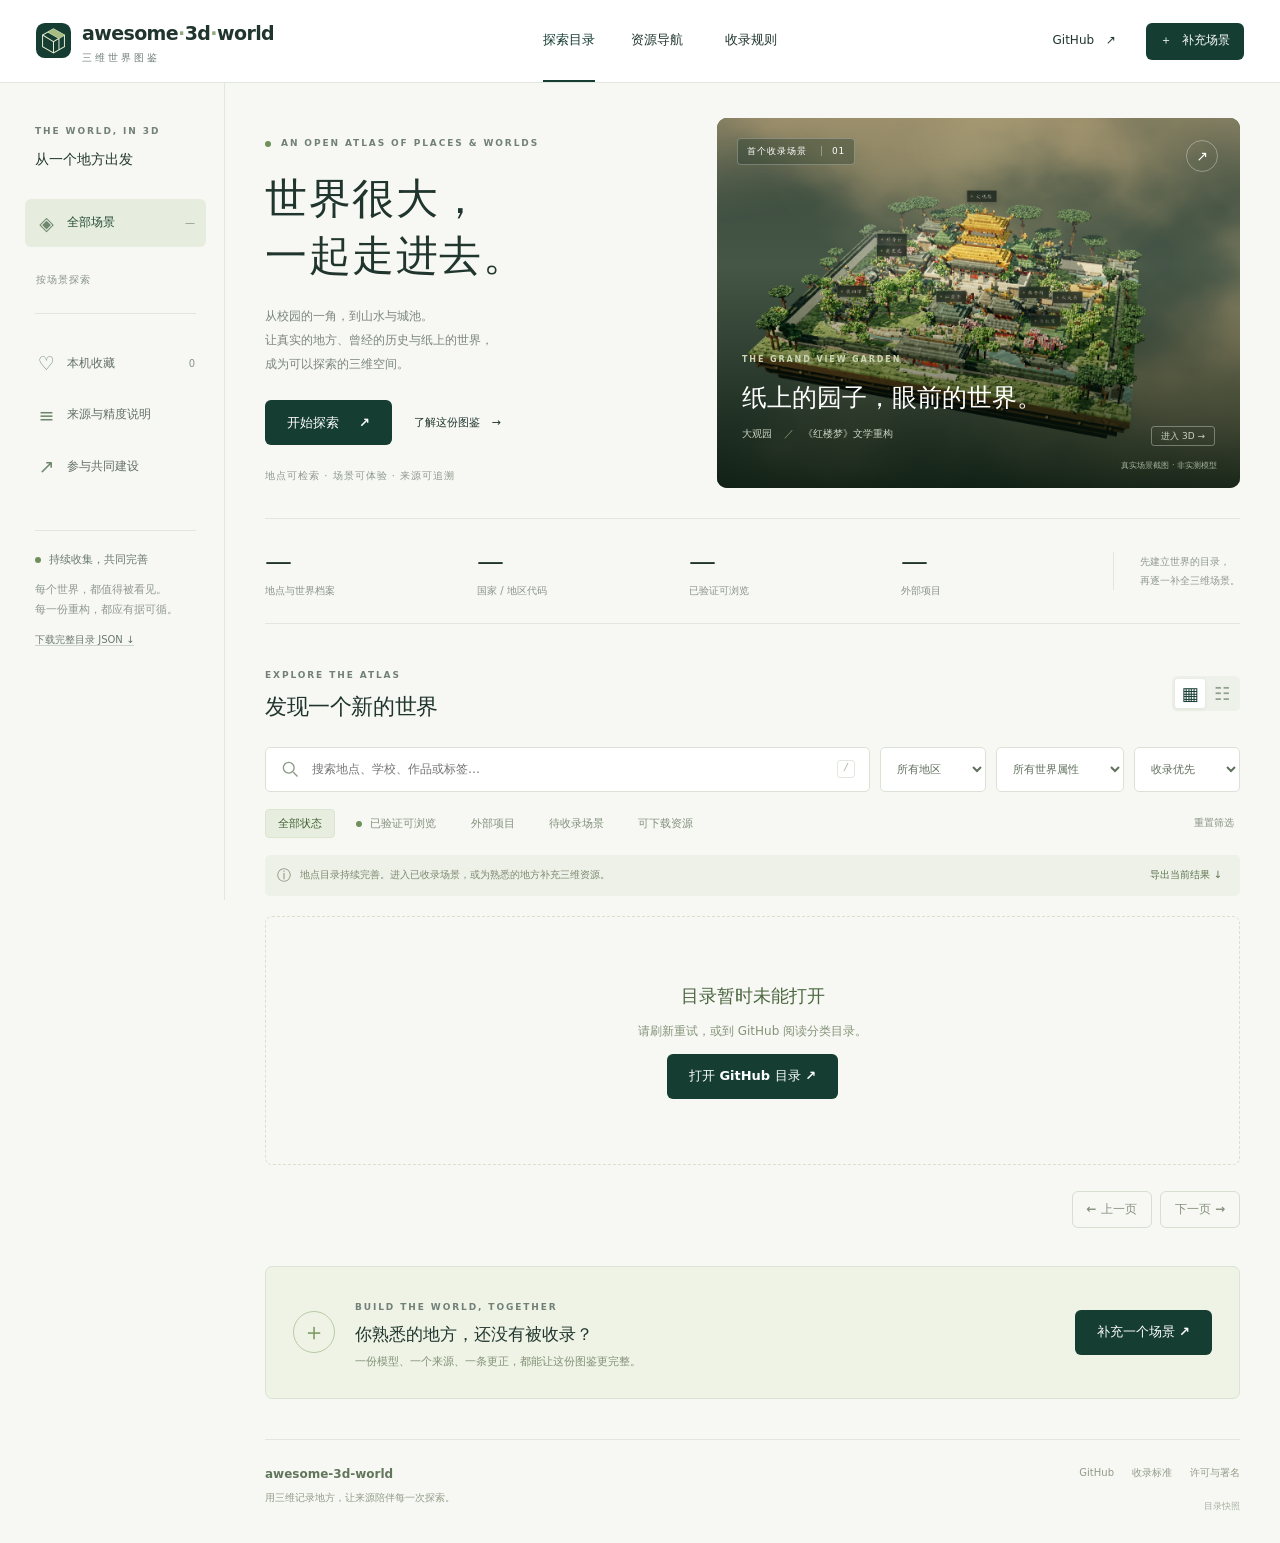
==== site/index.html @ f1ed0d3e "Build source-grounded 3D world atlas with catalog and Daguanyuan scene" ====
<!doctype html>
<html lang="zh-CN">
<head>
  <meta charset="utf-8"><meta name="viewport" content="width=device-width,initial-scale=1">
  <meta name="description" content="从大学校园、自然景区到历史复原与文学空间。探索三维地点，查看来源与精度，下载场景，共同补全世界。">
  <meta name="theme-color" content="#153d32"><title>Awesome 3D World · 三维世界图鉴</title>
  <link rel="icon" href="assets/mark.svg"><link rel="stylesheet" href="assets/style.css">
  <script src="assets/app.js" defer></script>
</head>
<body>
<a class="skip" href="#catalog">跳到场景目录</a>
<header class="topbar">
  <a class="brand" href="./"><img src="assets/mark.svg" alt="" width="35" height="35"><span>awesome<span class="brand-light">·</span>3d<span class="brand-light">·</span>world<small>三维世界图鉴</small></span></a>
  <nav aria-label="主导航"><a href="#catalog" class="active">探索目录</a><button data-open="hubs-dialog">资源导航</button><button data-open="rules-dialog">收录规则</button></nav>
  <a class="github-link" href="https://github.com/Enkoic/awesome-3d-world" target="_blank" rel="noopener noreferrer">GitHub <span aria-hidden="true">↗</span></a>
  <button class="button primary small" data-open="contribute-dialog"><span aria-hidden="true">＋</span> 补充场景</button>
</header>
<div class="shell">
<aside class="sidebar">
  <div class="sidebar-top"><span class="eyebrow">THE WORLD, IN 3D</span><h2>从一个地方出发</h2></div>
  <button class="side-item selected" data-category="all"><span class="nav-symbol">◈</span><span>全部场景</span><b data-count="all">—</b></button>
  <p class="side-label">按场景探索</p>
  <div id="category-nav"></div>
  <div class="side-divider"></div>
  <button class="side-item" id="saved-filter"><span class="nav-symbol">♡</span><span>本机收藏</span><b id="saved-count">0</b></button>
  <button class="side-item" data-open="rules-dialog"><span class="nav-symbol">≡</span><span>来源与精度说明</span></button>
  <a class="side-item" href="https://github.com/Enkoic/awesome-3d-world/blob/main/CONTRIBUTING.md" target="_blank" rel="noopener noreferrer"><span class="nav-symbol">↗</span><span>参与共同建设</span></a>
  <div class="side-note"><span class="live-dot"></span> 持续收集，共同完善<p>每个世界，都值得被看见。<br>每一份重构，都应有据可循。</p><a href="data/catalog.json" download="awesome-3d-world-catalog.json">下载完整目录 JSON ↓</a></div>
</aside>
<main id="main">
  <section class="hero" aria-label="三维世界图鉴介绍">
    <div class="hero-copy"><div class="eyebrow"><span class="live-dot"></span> AN OPEN ATLAS OF PLACES & WORLDS</div><h1>世界很大，<br>一起走进去。</h1><p>从校园的一角，到山水与城池。<br>让真实的地方、曾经的历史与纸上的世界，<br>成为可以探索的三维空间。</p><div class="hero-buttons"><a class="button primary" href="#catalog">开始探索 <span>↗</span></a><button class="text-button" data-open="rules-dialog">了解这份图鉴 <span>→</span></button></div><div class="hero-foot">地点可检索 · 场景可体验 · 来源可追溯</div></div>
    <a class="hero-scene" href="viewer.html?id=daguanyuan" aria-label="浏览大观园三维场景"><img src="assets/daguanyuan.webp" alt="大观园体素场景实际运行截图" fetchpriority="high"><div class="hero-shade"></div><span class="featured-tag">首个收录场景 <span>01</span></span><span class="scene-play" aria-hidden="true">↗</span><div class="hero-caption"><span class="eyebrow">THE GRAND VIEW GARDEN</span><strong>纸上的园子，眼前的世界。</strong><div>大观园 <i>／</i>《红楼梦》文学重构 <span class="mini-pill">进入 3D →</span></div></div><span class="image-note">真实场景截图 · 非实测模型</span></a>
  </section>
  <section class="metrics" aria-label="资源库统计"><div><strong id="metric-total">—</strong><span>地点与世界档案</span></div><div><strong id="metric-countries">—</strong><span>国家 / 地区代码</span></div><div><strong id="metric-ready">—</strong><span>已验证可浏览</span></div><div><strong id="metric-external">—</strong><span>外部项目</span></div><p>先建立世界的目录，<br>再逐一补全三维场景。</p></section>
  <section class="catalog-section" id="catalog">
    <div class="section-heading"><div><span class="eyebrow">EXPLORE THE ATLAS</span><h2 id="category-title">发现一个新的世界<span class="counter" id="result-count"></span></h2></div><div class="view-switch" role="group" aria-label="目录布局"><button id="grid-view" class="selected" aria-label="卡片视图" aria-pressed="true">▦</button><button id="list-view" aria-label="列表视图" aria-pressed="false">☷</button></div></div>
    <div class="toolbar"><label class="search-box"><svg viewBox="0 0 24 24" width="20" fill="none" stroke="currentColor" stroke-width="1.6" aria-hidden="true"><circle cx="10.5" cy="10.5" r="6.5"/><path d="m16 16 5 5"/></svg><input id="search" type="search" placeholder="搜索地点、学校、作品或标签…" aria-label="搜索目录"><kbd>/</kbd></label><select id="region-filter" aria-label="地区筛选"><option value="all">所有地区</option><option value="CN">中国</option><option value="international">海外地点</option><option value="fictional">虚构空间</option></select><select id="world-filter" aria-label="世界属性"><option value="all">所有世界属性</option><option value="real">现实地点</option><option value="historical">历史复原</option><option value="fictional">架空世界</option></select><select id="sort" aria-label="排序"><option value="recommended">收录优先</option><option value="name">名称排序</option><option value="newest">最近加入</option></select></div>
    <div class="status-row" role="group" aria-label="资源状态"><button class="chip selected" data-status="all">全部状态</button><button class="chip" data-status="ready"><span class="live-dot"></span> 已验证可浏览</button><button class="chip" data-status="external">外部项目</button><button class="chip" data-status="planned">待收录场景</button><button class="chip" data-status="download">可下载资源</button><button id="reset" class="reset">重置筛选</button></div>
    <div class="catalog-note"><span>ⓘ</span><p>地点目录持续完善。进入已收录场景，或为熟悉的地方补充三维资源。</p><button id="export-results">导出当前结果 ↓</button></div>
    <div id="catalog-grid" class="catalog-grid" aria-live="polite"><div class="loading">正在打开世界图鉴…</div></div>
    <div class="pagination"><span id="page-info"></span><div><button class="button ghost small" id="prev-page">← 上一页</button><button class="button ghost small" id="next-page">下一页 →</button></div></div>
  </section>
  <section class="contribute-banner"><div class="contribute-icon" aria-hidden="true">＋</div><div><span class="eyebrow">BUILD THE WORLD, TOGETHER</span><h2>你熟悉的地方，还没有被收录？</h2><p>一份模型、一个来源、一条更正，都能让这份图鉴更完整。</p></div><button class="button primary" data-open="contribute-dialog">补充一个场景 ↗</button></section>
  <footer><div><b>awesome-3d-world</b><p>用三维记录地方，让来源陪伴每一次探索。</p></div><div><a href="https://github.com/Enkoic/awesome-3d-world" target="_blank" rel="noopener noreferrer">GitHub</a><button data-open="rules-dialog">收录标准</button><a href="https://github.com/Enkoic/awesome-3d-world/blob/main/docs/LICENSING.md" target="_blank" rel="noopener noreferrer">许可与署名</a><small id="snapshot-date">目录快照</small></div></footer>
</main>
</div>
<dialog id="detail-dialog" aria-labelledby="detail-title"><button class="dialog-close" aria-label="关闭详情">×</button><div id="detail-content"></div></dialog>
<dialog id="rules-dialog" aria-labelledby="rules-title"><button class="dialog-close" aria-label="关闭规则">×</button><div class="dialog-body"><span class="eyebrow">CURATION PRINCIPLES</span><h2 id="rules-title">六类场景，一份世界图鉴。</h2><p class="lead">六类空间，一套可核验的收录标准。</p><div class="rule-grid"><article><b>01 / 场景有身份</b><p>校园、景区、城市街区、地标、历史复原与架空世界。每条只有一个主分类，其他属性使用标签。</p></article><article><b>02 / 知名度有依据</b><p>记录官方名录、学校官网或作品出处；不编造人气分数，也欢迎有特色的区域地点和原创世界。</p></article><article><b>03 / 来源与精度分开</b><p>记录实测、摄影测量、地图建模和艺术重构等来源。视觉表现与几何精度分别说明，只展示有依据的信息。</p></article><article><b>04 / 状态如实说明</b><p>目录、外部项目、可浏览场景分别计数。HTML、GLB、点云和工程分别标注，资源许可按原来源记录。</p></article></div><div class="notice">首批世界遗产目录来自 UNESCO World Heritage Centre。每条档案链接原始资料，社区通过 GitHub 持续补充三维资源。</div><div class="dialog-actions"><a class="button primary" href="https://github.com/Enkoic/awesome-3d-world/blob/main/docs/SCOPE.md" target="_blank" rel="noopener noreferrer">完整收录约束 ↗</a><a class="button ghost" href="https://github.com/Enkoic/awesome-3d-world/blob/main/docs/QUALITY.md" target="_blank" rel="noopener noreferrer">来源与精度标准 ↗</a></div></div></dialog>
<dialog id="hubs-dialog" aria-labelledby="hubs-title"><button class="dialog-close" aria-label="关闭资源导航">×</button><div class="dialog-body"><span class="eyebrow">RESOURCE DIRECTORY</span><h2 id="hubs-title">寻找三维世界的起点</h2><p class="lead">开放数据、模型合集与构建工具。使用前请核对上游资源及许可。</p><div id="hubs-list" class="hubs-list"></div></div></dialog>
<dialog id="contribute-dialog" aria-labelledby="contribute-title"><button class="dialog-close" aria-label="关闭补充表单">×</button><div class="dialog-body"><span class="eyebrow">CONTRIBUTE A PLACE</span><h2 id="contribute-title">一起补全这个世界</h2><p class="lead">有完整场景，也可以只有一个值得收录的地点。</p><form id="contribution-form"><div class="form-grid"><label>场景名称 <span>*</span><input name="name" required maxlength="100" placeholder="例如：复旦大学邯郸校区"></label><label>主分类<select name="category" id="contribution-category"></select></label><label>世界属性<select name="world"><option value="real">现实地点</option><option value="historical">历史复原</option><option value="fictional">架空与文学世界</option></select></label><label>地点 / 作品<input name="location" required maxlength="180" placeholder="城市、校区或作品名"></label></div><label>来源链接 <span>*</span><input name="source" type="url" required placeholder="https://…" maxlength="1000"></label><label>浏览或下载链接<input name="resource" type="url" placeholder="https://…（暂无模型可留空）" maxlength="1000"></label><label>作者与许可（选填）<input name="license" maxlength="300" placeholder="作者、许可证或源项目链接"></label><label>覆盖范围、重建方法与局限 <span>*</span><textarea name="notes" rows="4" required maxlength="3000" placeholder="包括哪些建筑或区域？依据什么重建？哪些尺寸或布局是推定？"></textarea></label><p class="form-note">下一步会打开 GitHub Issue 草稿，由你登录并确认提交。贡献经维护者核验后进入目录；此页面不会自动发布内容。</p><div class="dialog-actions"><button class="button primary" type="submit">生成 GitHub 投稿草稿 ↗</button><button class="button ghost" type="button" id="download-draft">下载投稿 JSON ↓</button></div><p id="form-status" role="status"></p></form></div></dialog>
<div id="toast" role="status" aria-live="polite"></div>
<noscript><p class="noscript">开启 JavaScript 可使用搜索和筛选。也可直接阅读 <a href="https://github.com/Enkoic/awesome-3d-world/tree/main/catalog">GitHub 分类目录</a>。</p></noscript>
</body></html>
---- site/assets/style.css ----
:root{--ink:#20352d;--green:#153d32;--muted:#728079;--paper:#f7f8f4;--line:#e1e7de;--sage:#eaf0e4;--serif:"Songti SC","STSong","Noto Serif CJK SC",serif;--sans:Inter,"PingFang SC","Microsoft YaHei",system-ui,sans-serif}*{box-sizing:border-box}html{scroll-behavior:smooth;scroll-padding-top:95px}body{margin:0;background:var(--paper);color:var(--ink);font:14px/1.6 var(--sans);-webkit-font-smoothing:antialiased}button,input,select,textarea{font:inherit}button,a{-webkit-tap-highlight-color:transparent}button{cursor:pointer;color:inherit}a{color:inherit;text-decoration:none}button{border:0;background:none}button:disabled{opacity:.4;cursor:default}button:focus-visible,a:focus-visible{outline:2px solid #6b9665;outline-offset:4px}input:focus,select:focus,textarea:focus{outline:2px solid #91ab7b;outline-offset:2px}::selection{background:#d1dfc3}svg,img{display:block}.topbar{height:83px;background:#fff;border-bottom:1px solid var(--line);display:flex;align-items:center;gap:30px;padding:0 36px;position:sticky;top:0;z-index:20}.brand{display:flex;align-items:center;gap:11px;letter-spacing:-.6px;font-size:19px;font-weight:700;white-space:nowrap}.brand small{display:block;letter-spacing:3px;font-size:10px;font-weight:400;color:var(--muted);line-height:1.2;margin-top:3px}.brand-light{color:#91ab7b}.topbar nav{display:flex;gap:30px;margin:auto;font-size:13px;height:100%;align-items:center}.topbar nav a,.topbar nav button{height:100%;display:flex;align-items:center;border-bottom:2px solid transparent;white-space:nowrap}.topbar nav .active{color:var(--green);border-color:var(--green)}.github-link{font-size:12px;white-space:nowrap}.github-link span{padding-left:8px}.button{display:inline-flex;align-items:center;justify-content:center;gap:20px;min-height:45px;border-radius:6px;padding:10px 22px;font-weight:550;font-size:13px;transition:background .2s,transform .2s;white-space:nowrap}.button:hover{transform:translateY(-1px)}.primary{background:var(--green);color:#fff}.primary:hover{background:#285344}.ghost{border:1px solid #d7dfd1;background:transparent}.ghost:hover{background:var(--sage)}.small{min-height:37px;padding:7px 14px;gap:10px;font-size:12px}.shell{display:grid;grid-template-columns:225px minmax(0,1fr);max-width:1800px;margin:auto}.sidebar{padding:35px 18px 20px 25px;border-right:1px solid var(--line);height:calc(100vh - 83px);position:sticky;top:83px;overflow-y:auto}.sidebar-top{padding:0 10px 25px}.eyebrow{font-size:9px;letter-spacing:1.9px;color:var(--muted);font-weight:600}.sidebar h2{font-size:14px;font-weight:550;margin:8px 0 0}.side-label{font-size:10px;color:#89938c;margin:25px 0 10px 11px;letter-spacing:1px}.side-item{width:100%;display:flex;align-items:center;gap:10px;text-align:left;min-height:44px;padding:9px 11px;border-radius:6px;font-size:12px;margin:3px 0;color:#626f66}.side-item span:nth-child(2){flex:1;white-space:nowrap}.side-item b{font:10px var(--sans);color:#8b958c}.side-item.selected{background:#e6eddf;color:#254c37}.side-item:hover{background:#edf1e9}.nav-symbol{font-size:19px;width:21px;text-align:center;color:#6f876d}.side-divider{height:1px;background:var(--line);margin:25px 10px}.side-note{font-size:11px;margin:40px 10px 15px;padding-top:20px;border-top:1px solid var(--line);color:#6a796e}.side-note p{font-size:11px;color:#90998f;line-height:1.8}.side-note a{font-size:10px;border-bottom:1px solid #cbd5c6}.live-dot{display:inline-block;width:6px;height:6px;background:#70905b;border-radius:50%;margin-right:5px;vertical-align:middle}main{padding:35px 40px 0;min-width:0}.hero{display:grid;grid-template-columns:.9fr 1.1fr;min-height:370px;gap:24px}.hero-copy{padding:18px 0 0}.hero h1{font:500 clamp(35px,3.3vw,52px)/1.35 var(--serif);letter-spacing:1.5px;margin:20px 0}.hero-copy>p{color:#7b867d;font-size:12px;line-height:2}.hero-buttons{display:flex;align-items:center;gap:22px;margin:24px 0 23px}.text-button{font-size:11px;padding:0}.text-button span{margin-left:8px}.hero-foot{font-size:10px;color:#8e998d;letter-spacing:1px}.hero-scene{position:relative;border-radius:10px;overflow:hidden;min-height:370px;background:#1c3528;color:white;isolation:isolate}.hero-scene>img{width:100%;height:100%;position:absolute;object-fit:cover;object-position:58% 40%;transition:transform 1s}.hero-scene:hover>img{transform:scale(1.04)}.hero-shade{position:absolute;inset:0;background:linear-gradient(180deg,rgba(5,20,12,.22),transparent 40%,rgba(8,24,14,.88))}.featured-tag{position:absolute;top:20px;left:20px;border:1px solid #ffffff44;background:#18332555;border-radius:4px;padding:5px 9px;font-size:9px;letter-spacing:1px;backdrop-filter:blur(8px)}.featured-tag span{border-left:1px solid #ffffff55;margin-left:10px;padding-left:10px}.scene-play{position:absolute;right:22px;top:22px;width:32px;height:32px;border:1px solid #ffffff55;border-radius:50%;text-align:center;line-height:30px}.hero-caption{position:absolute;bottom:42px;left:25px;right:25px}.hero-caption .eyebrow{color:#c9d6b6;font-size:8px}.hero-caption strong{display:block;font:25px var(--serif);margin:12px 0}.hero-caption>div{font-size:10px;color:#cad2c1}.hero-caption i{font-style:normal;margin:0 9px;color:#8eaa83}.mini-pill{float:right;border:1px solid #ffffff55;padding:2px 9px;border-radius:3px;font-size:9px}.image-note{position:absolute;bottom:15px;right:23px;font-size:8px;color:#a1b29a}.metrics{display:flex;align-items:center;justify-content:space-between;margin:30px 0 38px;padding:24px 0;border-top:1px solid var(--line);border-bottom:1px solid var(--line);gap:15px}.metrics>div{display:flex;flex-direction:column;min-width:100px}.metrics strong{font-size:27px;font-weight:500;font-variant-numeric:tabular-nums;line-height:1.3;letter-spacing:-.7px}.metrics span{font-size:10px;color:#8a948a;margin-top:5px}.metrics p{font-size:10px;color:#8f998e;border-left:1px solid var(--line);padding-left:26px;margin:0;line-height:1.9}.section-heading{display:flex;justify-content:space-between;align-items:center;margin-bottom:22px}.section-heading h2{font-size:22px;font-weight:550;margin:5px 0 0;letter-spacing:-.4px}.counter{font:11px var(--sans);margin-left:12px;color:#96a18f}.view-switch{display:flex;gap:2px;background:#eef1e9;padding:3px;border-radius:5px}.view-switch button{width:30px;height:29px;font-size:18px;color:#93a08f;border-radius:3px}.view-switch .selected{background:white;color:var(--green);box-shadow:0 1px 4px #23432b13}.toolbar{display:flex;gap:10px;flex-wrap:wrap}.search-box{flex:1;min-width:220px;display:flex;gap:10px;align-items:center;border:1px solid #dbe2d5;background:#fff;padding:0 14px;min-height:45px;border-radius:5px}.search-box svg{color:#8a9983}.search-box input{border:0;background:transparent;outline:none;min-width:0;flex:1;font-size:12px}.search-box kbd{border:1px solid #e3e8df;border-radius:3px;padding:0 5px;color:#aab2a5;font-size:10px}.toolbar select{border:1px solid #dbe2d5;background:#fff;padding:0 28px 0 12px;color:#60705d;border-radius:5px;font-size:11px;max-width:170px;min-height:43px}.status-row{display:flex;gap:8px;align-items:center;flex-wrap:wrap;margin:17px 0}.chip{padding:5px 12px;border:1px solid transparent;border-radius:4px;font-size:11px;color:#83907c;white-space:nowrap}.chip:hover{background:var(--sage)}.chip.selected{background:#e8eedf;color:#416235;border-color:#dce5d0}.reset{font-size:10px;color:#86927f;margin-left:auto}.catalog-note{display:flex;align-items:center;gap:9px;background:#edf1e7;padding:9px 12px;border-radius:5px;margin-bottom:20px;color:#7d8a71}.catalog-note>span{font-size:14px}.catalog-note p{font-size:10px;margin:0;flex:1}.catalog-note button{font-size:10px;white-space:nowrap;color:#5e7450}.catalog-grid{display:grid;grid-template-columns:repeat(3,minmax(0,1fr));gap:15px}.card{min-width:0;position:relative;border:1px solid #dfe5d8;background:#fff;border-radius:7px;overflow:hidden;transition:box-shadow .2s,transform .2s}.card:hover{transform:translateY(-2px);box-shadow:0 8px 22px #263c2010}.card-main{display:block;text-align:left;width:100%;padding:0;cursor:pointer}.card-art{height:112px;position:relative;overflow:hidden;background:#eff2e9;color:#91a37e;display:flex;justify-content:center;align-items:center}.card-art::after{content:"";position:absolute;inset:0;background-image:radial-gradient(#89997a22 .8px,transparent .8px);background-size:13px 13px;pointer-events:none}.card-art svg{width:145px;height:96px;opacity:.75;transition:transform .3s}.card:hover .card-art svg{transform:translateY(-3px)}.card-art img{width:100%;height:100%;object-fit:cover}.art-campus{background:#edf0e8;color:#9aa88e}.art-urban{background:#eee9de;color:#b7a582}.art-landmark{background:#e7edf0;color:#8eabb4}.art-historical{background:#f1e8db;color:#b49b73}.art-fictional{background:#e8eae8;color:#7b9891}.art-label{position:absolute;bottom:7px;right:10px;font-size:7px;letter-spacing:1px;opacity:.7}.card-index{position:absolute;top:10px;left:12px;font:8px monospace;letter-spacing:1px;opacity:.65}.favorite{position:absolute;right:9px;top:9px;z-index:2;width:26px;height:26px;line-height:24px;background:#ffffffb8;border:1px solid #ffffffb8;border-radius:50%;font-size:17px;color:#73836b;display:flex;align-items:center;justify-content:center}.favorite.saved{color:#245a37;background:#edf6df}.card-info{padding:15px 16px 13px}.card-category{font-size:8px;color:#a0aa97;letter-spacing:.6px}.card h3{font-weight:550;font-size:14px;line-height:1.55;margin:5px 0;display:-webkit-box;-webkit-line-clamp:2;-webkit-box-orient:vertical;overflow:hidden;min-height:43px}.card-location{font-size:10px;color:#8d9786;white-space:nowrap;text-overflow:ellipsis;overflow:hidden;margin:0 0 15px}.card-bottom{display:flex;justify-content:space-between;align-items:center;padding-top:10px;border-top:1px solid #eff1e9;gap:5px}.badge{font-size:9px;border:1px solid #e5e9e0;background:#f6f8f2;border-radius:4px;padding:2px 7px;color:#9ca48f;white-space:nowrap}.badge-ready{color:#507d43;background:#edf4e8;border-color:#dce9d3}.badge-external{color:#9c8353;background:#faf5ea;border-color:#eee4cf}.card-arrow{font-size:10px;color:#819276}.catalog-grid.list{display:flex;flex-direction:column;gap:7px}.list .card-main{display:flex;align-items:center}.list .card-art{width:115px;min-width:115px;height:110px}.list .card-art svg{width:105px}.list .card-info{flex:1;display:grid;grid-template-columns:1.2fr 1fr auto;gap:0 20px;align-items:center;padding:14px 22px}.list .card-category{grid-column:1}.list .card h3{grid-column:1;margin:0;min-height:0}.list .card-location{grid-column:2;grid-row:1/4;margin:0}.list .card-bottom{grid-column:3;grid-row:1/4;border:0;padding:0;margin-right:20px;gap:15px}.list .favorite{top:43px}.list .card-index{display:none}.pagination{display:flex;justify-content:space-between;align-items:center;margin:26px 0 38px;font-size:11px;color:#87917e}.pagination>div{display:flex;gap:8px}.empty,.loading{grid-column:1/-1;padding:65px 25px;text-align:center;border:1px dashed #d8e1ce;border-radius:7px;color:#859478}.empty h3{font-size:18px;color:#4c6740;font-weight:500;margin:0 0 8px}.empty p{font-size:12px}.contribute-banner{display:flex;align-items:center;gap:20px;padding:27px;border:1px solid #dbe3d2;border-radius:7px;background:#eef3e6;margin:25px 0 40px}.contribute-icon{width:42px;height:42px;border:1px solid #b8cba6;border-radius:50%;font-size:24px;display:grid;place-items:center;color:#7d9a63}.contribute-banner h2{font-size:17px;font-weight:550;margin:5px 0}.contribute-banner p{font-size:11px;color:#839176;margin:0}.contribute-banner .button{margin-left:auto}footer{padding:25px 0 30px;border-top:1px solid var(--line);display:flex;justify-content:space-between;font-size:10px;color:#929b88;gap:20px}footer b{font-size:12px;color:#62765b}footer p{margin:6px 0}footer>div:last-child{display:flex;align-items:center;gap:18px;flex-wrap:wrap;justify-content:flex-end}footer button{padding:0;font-size:10px}footer small{flex-basis:100%;text-align:right;color:#a6af9e;font-size:9px}dialog{padding:0;border:1px solid #dee5d4;border-radius:12px;width:min(830px,calc(100vw - 32px));max-height:88vh;color:var(--ink);background:var(--paper);box-shadow:0 30px 90px #051f1740}dialog::backdrop{background:#10271f99;backdrop-filter:blur(5px)}.dialog-close{position:sticky;top:14px;float:right;margin:14px 14px -46px 0;z-index:4;width:32px;height:32px;display:grid;place-items:center;background:#fffffff0;border:1px solid #dfe5d7;border-radius:50%;font-size:23px;color:#6e7a63}.dialog-body{padding:38px}.dialog-body h2{font:26px var(--serif);margin:9px 40px 12px 0}.lead{color:#8c9782;font-size:12px;margin-bottom:26px}.rule-grid{display:grid;grid-template-columns:1fr 1fr;gap:16px}.rule-grid article{background:#fff;padding:22px;border:1px solid var(--line);border-radius:5px;font-size:12px}.rule-grid b{font-weight:550}.rule-grid p{color:#89957e;font-size:11px;line-height:1.9}.notice{padding:15px;background:#e9efdf;color:#6f805e;font-size:11px;line-height:1.9;margin:23px 0;border-radius:5px}.dialog-actions{display:flex;flex-wrap:wrap;gap:12px;margin-top:24px}.detail-top{height:180px;background:#e7eddd;position:relative;overflow:hidden}.detail-top img{width:100%;height:100%;object-fit:cover;object-position:center 45%}.detail-top>svg{height:170px;width:100%;color:#91a67c}.detail-meta{display:flex;gap:8px;align-items:center;flex-wrap:wrap;margin-bottom:18px;font-size:11px;color:#879879}.detail-description{font-size:13px;line-height:1.9;color:#657d56}.fact-grid{display:grid;grid-template-columns:1fr 1fr;gap:1px;background:#dfe6d5;border:1px solid #dfe6d5;border-radius:5px;overflow:hidden;margin:22px 0}.fact{padding:15px 18px;background:#f9faf6;font-size:12px}.fact small{display:block;color:#a0aa94;font-size:10px;margin-bottom:4px}.fact.wide{grid-column:1/-1}.source-list{list-style:none;padding:0;margin:15px 0;font-size:12px}.source-list li{border-bottom:1px solid #e7ebdf;padding:10px 0;display:flex;align-items:baseline;justify-content:space-between;gap:20px}.source-list small{font-size:9px;color:#929e86;white-space:nowrap}.source-list a{color:#4f7542;overflow-wrap:anywhere}.detail-section-title{font-size:12px;letter-spacing:1px}.detail-foot{display:flex;gap:20px;margin-top:20px;font-size:11px;color:#8a9b7c}.detail-foot button{padding:0;text-decoration:underline}.hubs-list{display:grid;grid-template-columns:1fr 1fr;gap:14px}.hub{padding:19px;background:#fff;border:1px solid #dee5d4;border-radius:5px}.hub:hover{border-color:#8da574}.hub small{font-size:9px;color:#99a58b}.hub h3{font-size:14px;margin:7px 0}.hub p{font-size:11px;color:#86947a;line-height:1.9}form label{display:block;font-size:11px;color:#6e825f;margin:0 0 14px}form label>span{color:#ad7353}form input,form select,form textarea{display:block;width:100%;margin-top:6px;border:1px solid #d4dfc7;background:#fff;border-radius:5px;padding:11px;color:#3e5d2e;font-size:12px}form textarea{resize:vertical}.form-grid{display:grid;grid-template-columns:1fr 1fr;gap:0 16px}.form-note{font-size:11px;color:#869879;line-height:1.9}#form-status{font-size:12px;color:#4b783c}#toast{position:fixed;bottom:24px;left:50%;transform:translate(-50%,20px);background:#193d30;color:#fff;padding:12px 22px;border-radius:6px;z-index:50;font-size:12px;opacity:0;pointer-events:none;transition:all .2s;max-width:90vw}#toast.visible{opacity:1;transform:translate(-50%,0)}.skip{position:fixed;top:-80px;left:12px;background:#fff;padding:10px;z-index:100}.skip:focus{top:10px}.noscript{padding:30px}.viewer-page{background:#13231c;overflow:hidden}.viewer-header{height:62px;display:flex;align-items:center;gap:20px;padding:0 22px;background:#fafbf7}.viewer-header h1{font:17px var(--serif);margin:0}.viewer-header .viewer-meta{font-size:10px;color:#8b9780}.viewer-header .viewer-links{margin-left:auto;display:flex;gap:10px}.viewer-stage{height:calc(100dvh - 62px);position:relative}.viewer-stage iframe{width:100%;height:100%;border:0;display:block}.viewer-cover{height:100%;background:linear-gradient(#0f281c55,#0f281c99),url('daguanyuan.webp') center/cover;display:flex;align-items:center;justify-content:center;color:white;text-align:center}.viewer-cover>div{padding:30px;background:#132c20b5;border:1px solid #ffffff22;border-radius:8px;backdrop-filter:blur(8px);max-width:90vw}.viewer-cover h2{font:30px var(--serif)}.viewer-cover p{font-size:12px;color:#c8d4ba}.viewer-cover .button{background:#e5ecd8;color:#2a4d2c}.viewer-error{padding:40px;color:white}.viewer-error a{text-decoration:underline}@media(min-width:1550px){main{padding:40px 58px 0}.hero{min-height:415px}.hero-scene{min-height:415px}.card-art{height:135px}.hero h1{font-size:55px}}@media(max-width:1150px){.topbar{padding:0 22px;gap:18px}.topbar nav{gap:20px}.shell{grid-template-columns:195px minmax(0,1fr)}.sidebar{padding:30px 12px}.side-item{font-size:11px;gap:8px}main{padding:26px 25px 0}.hero{gap:16px;min-height:350px}.hero-scene{min-height:350px}.hero h1{font-size:39px}.hero-copy>.eyebrow{font-size:8px;letter-spacing:1px}.hero-buttons{gap:12px}.hero-buttons .button{padding:10px 15px}.hero-caption strong{font-size:21px}.metrics p{display:none}.catalog-grid{gap:10px}.card-info{padding:13px}.toolbar{gap:8px}.toolbar select{font-size:10px;max-width:145px}.toolbar #world-filter{display:none}.contribute-banner{padding:20px;gap:15px}.contribute-icon{display:none}.contribute-banner h2{font-size:15px}}@media(max-width:900px){.brand{font-size:16px}.topbar nav{display:none}.github-link{margin-left:auto}.shell{grid-template-columns:1fr}.sidebar{position:static;height:auto;border:0;padding:12px 22px;display:flex;overflow:auto;align-items:center;gap:6px;white-space:nowrap;border-bottom:1px solid var(--line)}.sidebar-top,.side-label,.side-divider,.side-note,.sidebar>a,.sidebar>button[data-open],#saved-filter{display:none}#category-nav{display:flex;gap:6px}.sidebar .side-item{width:auto;min-height:35px;padding:5px 10px;margin:0;font-size:11px}.side-item .nav-symbol{display:none}.side-item b{margin-left:4px;font-size:9px}main{padding:25px 24px 0}.hero{min-height:330px}.hero-scene{min-height:330px}.hero-copy{padding-top:8px}.hero h1{font-size:41px;margin:18px 0}.hero-buttons{margin:20px 0}.hero-copy>p{font-size:11px}.hero-caption{left:20px;right:20px}.metrics{margin:27px 0}.hero-foot{font-size:9px}.catalog-grid{grid-template-columns:repeat(3,minmax(0,1fr))}.list .card-info{grid-template-columns:1fr 1fr;gap:0 10px}.list .card-location{grid-column:1;grid-row:3}.list .card-bottom{grid-column:2}}@media(max-width:620px){html{scroll-padding-top:75px}.topbar{height:68px;padding:0 16px;gap:14px}.brand img{width:30px;height:30px}.brand{font-size:14px;gap:8px}.brand small{font-size:8px;letter-spacing:2px}.github-link{font-size:10px}.topbar>.button{font-size:10px;min-height:31px;padding:6px 9px;gap:0}.topbar>.button>span{display:none}.sidebar{padding:10px 15px}main{padding:24px 17px 0}.hero{grid-template-columns:1fr;gap:24px}.hero-copy{padding:0}.hero h1{font-size:39px;line-height:1.3;margin:15px 0}.hero-copy>p{font-size:12px;line-height:1.9}.hero-copy>p br:nth-child(2){display:none}.hero-buttons{margin:18px 0 14px}.hero-foot{display:none}.hero-scene{min-height:280px}.hero-caption strong{font-size:24px}.hero-caption{bottom:39px}.metrics{padding:20px 0;margin:24px 0;gap:5px}.metrics>div{min-width:0}.metrics strong{font-size:24px}.metrics span{font-size:8px}.section-heading h2{font-size:20px}.section-heading{margin-bottom:18px}.counter{margin-left:7px;font-size:10px}.eyebrow{font-size:8px}.toolbar .search-box{flex-basis:100%;min-height:45px}.toolbar select{flex:1;max-width:none;font-size:10px;min-height:37px}.toolbar #world-filter{display:block}.status-row{gap:4px;margin:12px 0}.chip{font-size:9px;padding:5px 7px}.reset{font-size:9px}.catalog-note{padding:10px;gap:7px;align-items:flex-start}.catalog-note p{font-size:9px}.catalog-note button{font-size:9px;max-width:65px;white-space:normal}.catalog-grid{grid-template-columns:repeat(2,minmax(0,1fr));gap:10px}.card-art{height:95px}.card-art svg{width:125px;height:85px}.card-info{padding:11px}.card h3{font-size:12px;min-height:38px}.card-category{font-size:7px;letter-spacing:0}.card-location{font-size:9px;margin-bottom:12px}.badge{font-size:8px;padding:2px 5px}.card-arrow{font-size:9px}.card-index{font-size:7px}.art-label{font-size:6px}.list .card-art{width:75px;min-width:75px;height:104px}.list .card-info{padding:10px 12px;grid-template-columns:1fr;gap:0}.list .card h3{font-size:12px}.list .card-location{grid-row:auto}.list .card-bottom{grid-column:1;grid-row:auto;justify-content:flex-start;gap:12px;margin:5px 0 0}.list .favorite{top:8px;right:8px}.list .card h3{padding-right:22px}.pagination{margin:22px 0 30px;font-size:10px}.pagination .button{font-size:10px;padding:7px 9px}.contribute-banner{flex-wrap:wrap;padding:22px;margin-bottom:28px}.contribute-banner .button{margin:0;width:100%}.contribute-banner h2{font-size:16px}footer{flex-direction:column;font-size:9px;gap:12px}footer>div:last-child{justify-content:flex-start;gap:15px}footer small{text-align:left}.dialog-body{padding:28px 22px}.dialog-body h2{font-size:23px}.rule-grid,.hubs-list,.form-grid{grid-template-columns:1fr}.rule-grid{gap:10px}.rule-grid article{padding:15px}.dialog-actions .button{font-size:11px;gap:8px;padding:10px 13px}.detail-top{height:150px}.fact-grid{grid-template-columns:1fr}.fact.wide{grid-column:auto}.fact{font-size:11px;padding:12px 15px}.source-list li{flex-direction:column;gap:4px}.detail-foot{flex-wrap:wrap}.viewer-header{height:62px;padding:0 12px;gap:10px}.viewer-header h1{font-size:15px}.viewer-meta{display:none}.viewer-links .button{font-size:9px;padding:7px}.viewer-header>a{font-size:12px}}@media(prefers-reduced-motion:reduce){html{scroll-behavior:auto}*,*::before,*::after{transition:none!important;animation:none!important}}

[hidden]{display:none!important}@media(max-width:900px){.sidebar #saved-filter{display:flex;flex-shrink:0}}
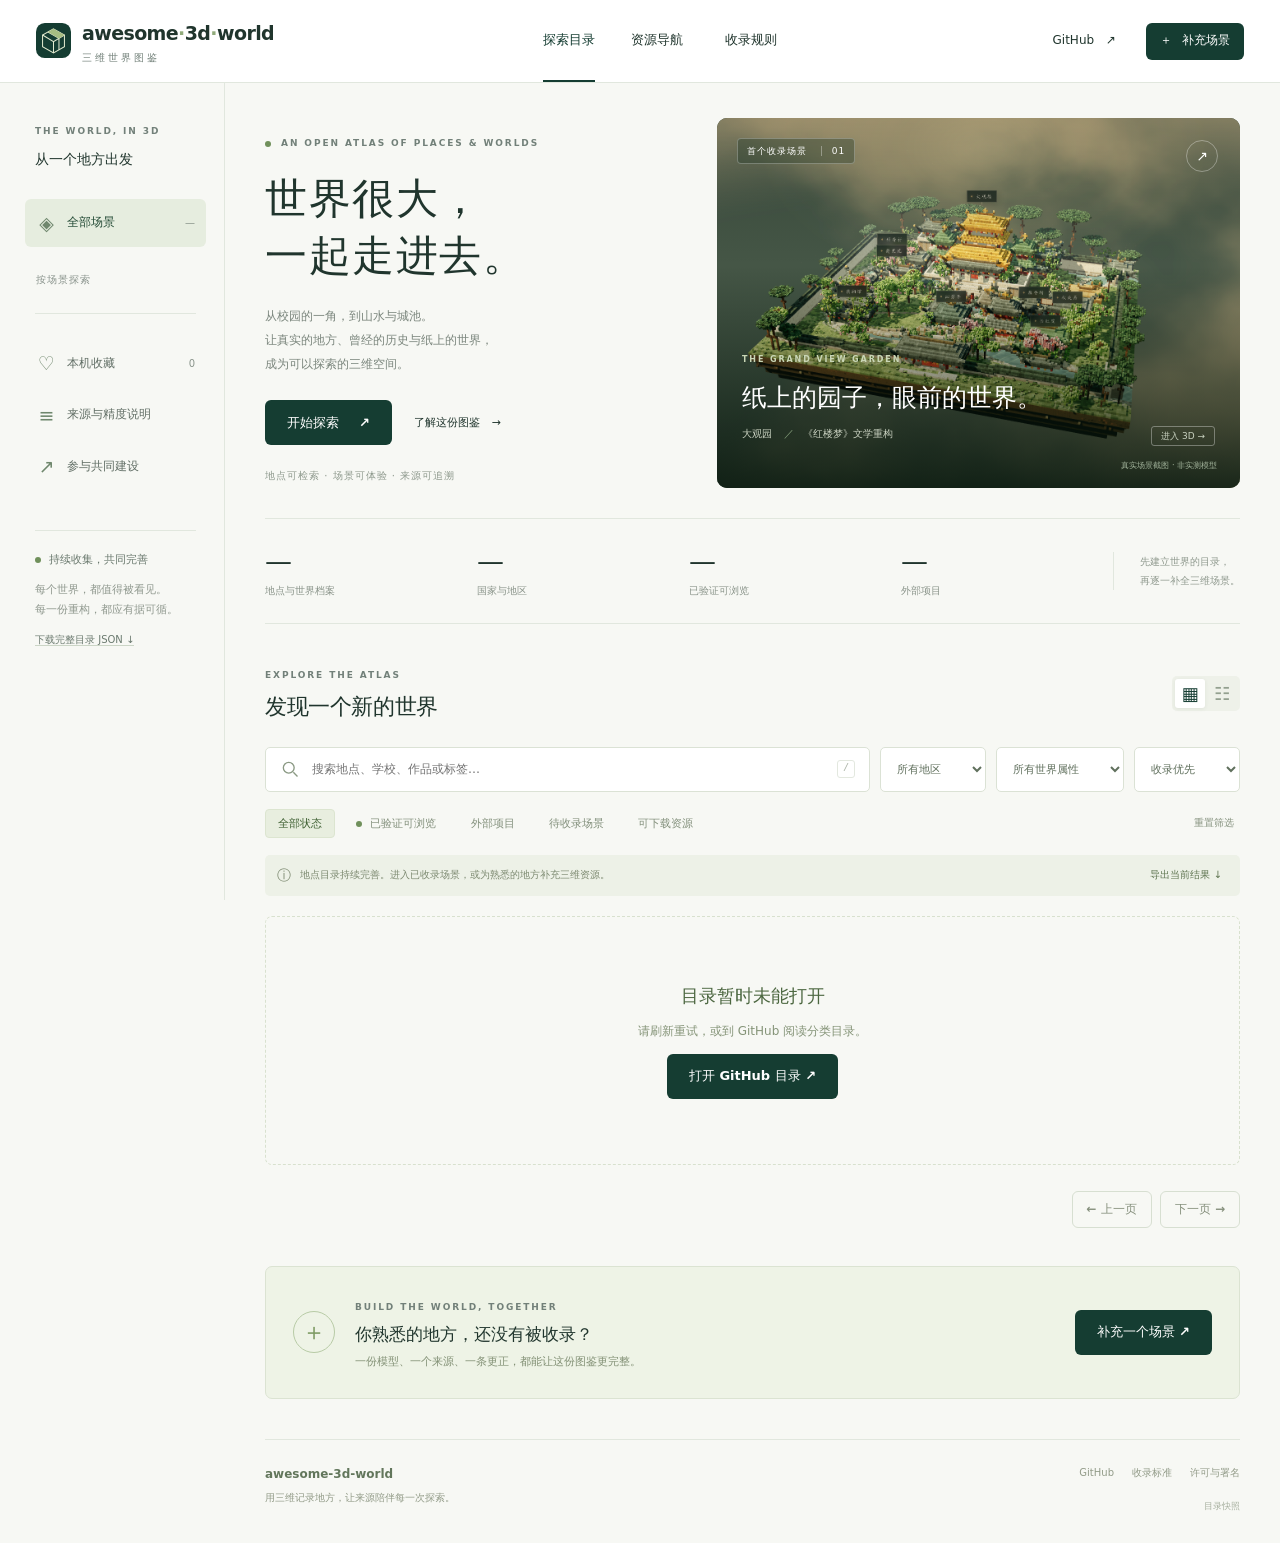
==== commit 9df7c378: "Polish reader-facing metadata and document release validation" ====
--- a/site/index.html
+++ b/site/index.html
@@ -1,54 +1,411 @@
 <!doctype html>
 <html lang="zh-CN">
-<head>
-  <meta charset="utf-8"><meta name="viewport" content="width=device-width,initial-scale=1">
-  <meta name="description" content="从大学校园、自然景区到历史复原与文学空间。探索三维地点，查看来源与精度，下载场景，共同补全世界。">
-  <meta name="theme-color" content="#153d32"><title>Awesome 3D World · 三维世界图鉴</title>
-  <link rel="icon" href="assets/mark.svg"><link rel="stylesheet" href="assets/style.css">
-  <script src="assets/app.js" defer></script>
-</head>
-<body>
-<a class="skip" href="#catalog">跳到场景目录</a>
-<header class="topbar">
-  <a class="brand" href="./"><img src="assets/mark.svg" alt="" width="35" height="35"><span>awesome<span class="brand-light">·</span>3d<span class="brand-light">·</span>world<small>三维世界图鉴</small></span></a>
-  <nav aria-label="主导航"><a href="#catalog" class="active">探索目录</a><button data-open="hubs-dialog">资源导航</button><button data-open="rules-dialog">收录规则</button></nav>
-  <a class="github-link" href="https://github.com/Enkoic/awesome-3d-world" target="_blank" rel="noopener noreferrer">GitHub <span aria-hidden="true">↗</span></a>
-  <button class="button primary small" data-open="contribute-dialog"><span aria-hidden="true">＋</span> 补充场景</button>
-</header>
-<div class="shell">
-<aside class="sidebar">
-  <div class="sidebar-top"><span class="eyebrow">THE WORLD, IN 3D</span><h2>从一个地方出发</h2></div>
-  <button class="side-item selected" data-category="all"><span class="nav-symbol">◈</span><span>全部场景</span><b data-count="all">—</b></button>
-  <p class="side-label">按场景探索</p>
-  <div id="category-nav"></div>
-  <div class="side-divider"></div>
-  <button class="side-item" id="saved-filter"><span class="nav-symbol">♡</span><span>本机收藏</span><b id="saved-count">0</b></button>
-  <button class="side-item" data-open="rules-dialog"><span class="nav-symbol">≡</span><span>来源与精度说明</span></button>
-  <a class="side-item" href="https://github.com/Enkoic/awesome-3d-world/blob/main/CONTRIBUTING.md" target="_blank" rel="noopener noreferrer"><span class="nav-symbol">↗</span><span>参与共同建设</span></a>
-  <div class="side-note"><span class="live-dot"></span> 持续收集，共同完善<p>每个世界，都值得被看见。<br>每一份重构，都应有据可循。</p><a href="data/catalog.json" download="awesome-3d-world-catalog.json">下载完整目录 JSON ↓</a></div>
-</aside>
-<main id="main">
-  <section class="hero" aria-label="三维世界图鉴介绍">
-    <div class="hero-copy"><div class="eyebrow"><span class="live-dot"></span> AN OPEN ATLAS OF PLACES & WORLDS</div><h1>世界很大，<br>一起走进去。</h1><p>从校园的一角，到山水与城池。<br>让真实的地方、曾经的历史与纸上的世界，<br>成为可以探索的三维空间。</p><div class="hero-buttons"><a class="button primary" href="#catalog">开始探索 <span>↗</span></a><button class="text-button" data-open="rules-dialog">了解这份图鉴 <span>→</span></button></div><div class="hero-foot">地点可检索 · 场景可体验 · 来源可追溯</div></div>
-    <a class="hero-scene" href="viewer.html?id=daguanyuan" aria-label="浏览大观园三维场景"><img src="assets/daguanyuan.webp" alt="大观园体素场景实际运行截图" fetchpriority="high"><div class="hero-shade"></div><span class="featured-tag">首个收录场景 <span>01</span></span><span class="scene-play" aria-hidden="true">↗</span><div class="hero-caption"><span class="eyebrow">THE GRAND VIEW GARDEN</span><strong>纸上的园子，眼前的世界。</strong><div>大观园 <i>／</i>《红楼梦》文学重构 <span class="mini-pill">进入 3D →</span></div></div><span class="image-note">真实场景截图 · 非实测模型</span></a>
-  </section>
-  <section class="metrics" aria-label="资源库统计"><div><strong id="metric-total">—</strong><span>地点与世界档案</span></div><div><strong id="metric-countries">—</strong><span>国家 / 地区代码</span></div><div><strong id="metric-ready">—</strong><span>已验证可浏览</span></div><div><strong id="metric-external">—</strong><span>外部项目</span></div><p>先建立世界的目录，<br>再逐一补全三维场景。</p></section>
-  <section class="catalog-section" id="catalog">
-    <div class="section-heading"><div><span class="eyebrow">EXPLORE THE ATLAS</span><h2 id="category-title">发现一个新的世界<span class="counter" id="result-count"></span></h2></div><div class="view-switch" role="group" aria-label="目录布局"><button id="grid-view" class="selected" aria-label="卡片视图" aria-pressed="true">▦</button><button id="list-view" aria-label="列表视图" aria-pressed="false">☷</button></div></div>
-    <div class="toolbar"><label class="search-box"><svg viewBox="0 0 24 24" width="20" fill="none" stroke="currentColor" stroke-width="1.6" aria-hidden="true"><circle cx="10.5" cy="10.5" r="6.5"/><path d="m16 16 5 5"/></svg><input id="search" type="search" placeholder="搜索地点、学校、作品或标签…" aria-label="搜索目录"><kbd>/</kbd></label><select id="region-filter" aria-label="地区筛选"><option value="all">所有地区</option><option value="CN">中国</option><option value="international">海外地点</option><option value="fictional">虚构空间</option></select><select id="world-filter" aria-label="世界属性"><option value="all">所有世界属性</option><option value="real">现实地点</option><option value="historical">历史复原</option><option value="fictional">架空世界</option></select><select id="sort" aria-label="排序"><option value="recommended">收录优先</option><option value="name">名称排序</option><option value="newest">最近加入</option></select></div>
-    <div class="status-row" role="group" aria-label="资源状态"><button class="chip selected" data-status="all">全部状态</button><button class="chip" data-status="ready"><span class="live-dot"></span> 已验证可浏览</button><button class="chip" data-status="external">外部项目</button><button class="chip" data-status="planned">待收录场景</button><button class="chip" data-status="download">可下载资源</button><button id="reset" class="reset">重置筛选</button></div>
-    <div class="catalog-note"><span>ⓘ</span><p>地点目录持续完善。进入已收录场景，或为熟悉的地方补充三维资源。</p><button id="export-results">导出当前结果 ↓</button></div>
-    <div id="catalog-grid" class="catalog-grid" aria-live="polite"><div class="loading">正在打开世界图鉴…</div></div>
-    <div class="pagination"><span id="page-info"></span><div><button class="button ghost small" id="prev-page">← 上一页</button><button class="button ghost small" id="next-page">下一页 →</button></div></div>
-  </section>
-  <section class="contribute-banner"><div class="contribute-icon" aria-hidden="true">＋</div><div><span class="eyebrow">BUILD THE WORLD, TOGETHER</span><h2>你熟悉的地方，还没有被收录？</h2><p>一份模型、一个来源、一条更正，都能让这份图鉴更完整。</p></div><button class="button primary" data-open="contribute-dialog">补充一个场景 ↗</button></section>
-  <footer><div><b>awesome-3d-world</b><p>用三维记录地方，让来源陪伴每一次探索。</p></div><div><a href="https://github.com/Enkoic/awesome-3d-world" target="_blank" rel="noopener noreferrer">GitHub</a><button data-open="rules-dialog">收录标准</button><a href="https://github.com/Enkoic/awesome-3d-world/blob/main/docs/LICENSING.md" target="_blank" rel="noopener noreferrer">许可与署名</a><small id="snapshot-date">目录快照</small></div></footer>
-</main>
-</div>
-<dialog id="detail-dialog" aria-labelledby="detail-title"><button class="dialog-close" aria-label="关闭详情">×</button><div id="detail-content"></div></dialog>
-<dialog id="rules-dialog" aria-labelledby="rules-title"><button class="dialog-close" aria-label="关闭规则">×</button><div class="dialog-body"><span class="eyebrow">CURATION PRINCIPLES</span><h2 id="rules-title">六类场景，一份世界图鉴。</h2><p class="lead">六类空间，一套可核验的收录标准。</p><div class="rule-grid"><article><b>01 / 场景有身份</b><p>校园、景区、城市街区、地标、历史复原与架空世界。每条只有一个主分类，其他属性使用标签。</p></article><article><b>02 / 知名度有依据</b><p>记录官方名录、学校官网或作品出处；不编造人气分数，也欢迎有特色的区域地点和原创世界。</p></article><article><b>03 / 来源与精度分开</b><p>记录实测、摄影测量、地图建模和艺术重构等来源。视觉表现与几何精度分别说明，只展示有依据的信息。</p></article><article><b>04 / 状态如实说明</b><p>目录、外部项目、可浏览场景分别计数。HTML、GLB、点云和工程分别标注，资源许可按原来源记录。</p></article></div><div class="notice">首批世界遗产目录来自 UNESCO World Heritage Centre。每条档案链接原始资料，社区通过 GitHub 持续补充三维资源。</div><div class="dialog-actions"><a class="button primary" href="https://github.com/Enkoic/awesome-3d-world/blob/main/docs/SCOPE.md" target="_blank" rel="noopener noreferrer">完整收录约束 ↗</a><a class="button ghost" href="https://github.com/Enkoic/awesome-3d-world/blob/main/docs/QUALITY.md" target="_blank" rel="noopener noreferrer">来源与精度标准 ↗</a></div></div></dialog>
-<dialog id="hubs-dialog" aria-labelledby="hubs-title"><button class="dialog-close" aria-label="关闭资源导航">×</button><div class="dialog-body"><span class="eyebrow">RESOURCE DIRECTORY</span><h2 id="hubs-title">寻找三维世界的起点</h2><p class="lead">开放数据、模型合集与构建工具。使用前请核对上游资源及许可。</p><div id="hubs-list" class="hubs-list"></div></div></dialog>
-<dialog id="contribute-dialog" aria-labelledby="contribute-title"><button class="dialog-close" aria-label="关闭补充表单">×</button><div class="dialog-body"><span class="eyebrow">CONTRIBUTE A PLACE</span><h2 id="contribute-title">一起补全这个世界</h2><p class="lead">有完整场景，也可以只有一个值得收录的地点。</p><form id="contribution-form"><div class="form-grid"><label>场景名称 <span>*</span><input name="name" required maxlength="100" placeholder="例如：复旦大学邯郸校区"></label><label>主分类<select name="category" id="contribution-category"></select></label><label>世界属性<select name="world"><option value="real">现实地点</option><option value="historical">历史复原</option><option value="fictional">架空与文学世界</option></select></label><label>地点 / 作品<input name="location" required maxlength="180" placeholder="城市、校区或作品名"></label></div><label>来源链接 <span>*</span><input name="source" type="url" required placeholder="https://…" maxlength="1000"></label><label>浏览或下载链接<input name="resource" type="url" placeholder="https://…（暂无模型可留空）" maxlength="1000"></label><label>作者与许可（选填）<input name="license" maxlength="300" placeholder="作者、许可证或源项目链接"></label><label>覆盖范围、重建方法与局限 <span>*</span><textarea name="notes" rows="4" required maxlength="3000" placeholder="包括哪些建筑或区域？依据什么重建？哪些尺寸或布局是推定？"></textarea></label><p class="form-note">下一步会打开 GitHub Issue 草稿，由你登录并确认提交。贡献经维护者核验后进入目录；此页面不会自动发布内容。</p><div class="dialog-actions"><button class="button primary" type="submit">生成 GitHub 投稿草稿 ↗</button><button class="button ghost" type="button" id="download-draft">下载投稿 JSON ↓</button></div><p id="form-status" role="status"></p></form></div></dialog>
-<div id="toast" role="status" aria-live="polite"></div>
-<noscript><p class="noscript">开启 JavaScript 可使用搜索和筛选。也可直接阅读 <a href="https://github.com/Enkoic/awesome-3d-world/tree/main/catalog">GitHub 分类目录</a>。</p></noscript>
-</body></html>
+  <head>
+    <meta charset="utf-8" />
+    <meta name="viewport" content="width=device-width,initial-scale=1" />
+    <meta
+      name="description"
+      content="从大学校园、自然景区到历史复原与文学空间。探索三维地点，查看来源与精度，下载场景，共同补全世界。"
+    />
+    <meta name="theme-color" content="#153d32" />
+    <title>Awesome 3D World · 三维世界图鉴</title>
+    <link rel="icon" href="assets/mark.svg" />
+    <link rel="stylesheet" href="assets/style.css" />
+    <script src="assets/app.js" defer></script>
+  </head>
+  <body>
+    <a class="skip" href="#catalog">跳到场景目录</a>
+    <header class="topbar">
+      <a class="brand" href="./"
+        ><img src="assets/mark.svg" alt="" width="35" height="35" /><span
+          >awesome<span class="brand-light">·</span>3d<span class="brand-light"
+            >·</span
+          >world<small>三维世界图鉴</small></span
+        ></a
+      >
+      <nav aria-label="主导航">
+        <a href="#catalog" class="active">探索目录</a
+        ><button data-open="hubs-dialog">资源导航</button
+        ><button data-open="rules-dialog">收录规则</button>
+      </nav>
+      <a
+        class="github-link"
+        href="https://github.com/Enkoic/awesome-3d-world"
+        target="_blank"
+        rel="noopener noreferrer"
+        >GitHub <span aria-hidden="true">↗</span></a
+      >
+      <button class="button primary small" data-open="contribute-dialog">
+        <span aria-hidden="true">＋</span> 补充场景
+      </button>
+    </header>
+    <div class="shell">
+      <aside class="sidebar">
+        <div class="sidebar-top">
+          <span class="eyebrow">THE WORLD, IN 3D</span>
+          <h2>从一个地方出发</h2>
+        </div>
+        <button class="side-item selected" data-category="all">
+          <span class="nav-symbol">◈</span><span>全部场景</span
+          ><b data-count="all">—</b>
+        </button>
+        <p class="side-label">按场景探索</p>
+        <div id="category-nav"></div>
+        <div class="side-divider"></div>
+        <button class="side-item" id="saved-filter">
+          <span class="nav-symbol">♡</span><span>本机收藏</span
+          ><b id="saved-count">0</b>
+        </button>
+        <button class="side-item" data-open="rules-dialog">
+          <span class="nav-symbol">≡</span><span>来源与精度说明</span>
+        </button>
+        <a
+          class="side-item"
+          href="https://github.com/Enkoic/awesome-3d-world/blob/main/CONTRIBUTING.md"
+          target="_blank"
+          rel="noopener noreferrer"
+          ><span class="nav-symbol">↗</span><span>参与共同建设</span></a
+        >
+        <div class="side-note">
+          <span class="live-dot"></span> 持续收集，共同完善
+          <p>每个世界，都值得被看见。<br />每一份重构，都应有据可循。</p>
+          <a href="data/catalog.json" download="awesome-3d-world-catalog.json"
+            >下载完整目录 JSON ↓</a
+          >
+        </div>
+      </aside>
+      <main id="main">
+        <section class="hero" aria-label="三维世界图鉴介绍">
+          <div class="hero-copy">
+            <div class="eyebrow">
+              <span class="live-dot"></span> AN OPEN ATLAS OF PLACES & WORLDS
+            </div>
+            <h1>世界很大，<br />一起走进去。</h1>
+            <p>
+              从校园的一角，到山水与城池。<br />让真实的地方、曾经的历史与纸上的世界，<br />成为可以探索的三维空间。
+            </p>
+            <div class="hero-buttons">
+              <a class="button primary" href="#catalog"
+                >开始探索 <span>↗</span></a
+              ><button class="text-button" data-open="rules-dialog">
+                了解这份图鉴 <span>→</span>
+              </button>
+            </div>
+            <div class="hero-foot">地点可检索 · 场景可体验 · 来源可追溯</div>
+          </div>
+          <a
+            class="hero-scene"
+            href="viewer.html?id=daguanyuan"
+            aria-label="浏览大观园三维场景"
+            ><img
+              src="assets/daguanyuan.webp"
+              alt="大观园体素场景实际运行截图"
+              fetchpriority="high"
+            />
+            <div class="hero-shade"></div>
+            <span class="featured-tag">首个收录场景 <span>01</span></span
+            ><span class="scene-play" aria-hidden="true">↗</span>
+            <div class="hero-caption">
+              <span class="eyebrow">THE GRAND VIEW GARDEN</span
+              ><strong>纸上的园子，眼前的世界。</strong>
+              <div>
+                大观园 <i>／</i>《红楼梦》文学重构
+                <span class="mini-pill">进入 3D →</span>
+              </div>
+            </div>
+            <span class="image-note">真实场景截图 · 非实测模型</span></a
+          >
+        </section>
+        <section class="metrics" aria-label="资源库统计">
+          <div>
+            <strong id="metric-total">—</strong><span>地点与世界档案</span>
+          </div>
+          <div>
+            <strong id="metric-countries">—</strong><span>国家与地区</span>
+          </div>
+          <div>
+            <strong id="metric-ready">—</strong><span>已验证可浏览</span>
+          </div>
+          <div>
+            <strong id="metric-external">—</strong><span>外部项目</span>
+          </div>
+          <p>先建立世界的目录，<br />再逐一补全三维场景。</p>
+        </section>
+        <section class="catalog-section" id="catalog">
+          <div class="section-heading">
+            <div>
+              <span class="eyebrow">EXPLORE THE ATLAS</span>
+              <h2 id="category-title">
+                发现一个新的世界<span class="counter" id="result-count"></span>
+              </h2>
+            </div>
+            <div class="view-switch" role="group" aria-label="目录布局">
+              <button
+                id="grid-view"
+                class="selected"
+                aria-label="卡片视图"
+                aria-pressed="true"
+              >
+                ▦</button
+              ><button
+                id="list-view"
+                aria-label="列表视图"
+                aria-pressed="false"
+              >
+                ☷
+              </button>
+            </div>
+          </div>
+          <div class="toolbar">
+            <label class="search-box"
+              ><svg
+                viewBox="0 0 24 24"
+                width="20"
+                fill="none"
+                stroke="currentColor"
+                stroke-width="1.6"
+                aria-hidden="true"
+              >
+                <circle cx="10.5" cy="10.5" r="6.5" />
+                <path d="m16 16 5 5" /></svg
+              ><input
+                id="search"
+                type="search"
+                placeholder="搜索地点、学校、作品或标签…"
+                aria-label="搜索目录"
+              /><kbd>/</kbd></label
+            ><select id="region-filter" aria-label="地区筛选">
+              <option value="all">所有地区</option>
+              <option value="CN">中国</option>
+              <option value="international">海外地点</option>
+              <option value="fictional">虚构空间</option></select
+            ><select id="world-filter" aria-label="世界属性">
+              <option value="all">所有世界属性</option>
+              <option value="real">现实地点</option>
+              <option value="historical">历史复原</option>
+              <option value="fictional">架空世界</option></select
+            ><select id="sort" aria-label="排序">
+              <option value="recommended">收录优先</option>
+              <option value="name">名称排序</option>
+              <option value="newest">最近加入</option>
+            </select>
+          </div>
+          <div class="status-row" role="group" aria-label="资源状态">
+            <button class="chip selected" data-status="all">全部状态</button
+            ><button class="chip" data-status="ready">
+              <span class="live-dot"></span> 已验证可浏览</button
+            ><button class="chip" data-status="external">外部项目</button
+            ><button class="chip" data-status="planned">待收录场景</button
+            ><button class="chip" data-status="download">可下载资源</button
+            ><button id="reset" class="reset">重置筛选</button>
+          </div>
+          <div class="catalog-note">
+            <span>ⓘ</span>
+            <p>
+              地点目录持续完善。进入已收录场景，或为熟悉的地方补充三维资源。
+            </p>
+            <button id="export-results">导出当前结果 ↓</button>
+          </div>
+          <div id="catalog-grid" class="catalog-grid" aria-live="polite">
+            <div class="loading">正在打开世界图鉴…</div>
+          </div>
+          <div class="pagination">
+            <span id="page-info"></span>
+            <div>
+              <button class="button ghost small" id="prev-page">← 上一页</button
+              ><button class="button ghost small" id="next-page">
+                下一页 →
+              </button>
+            </div>
+          </div>
+        </section>
+        <section class="contribute-banner">
+          <div class="contribute-icon" aria-hidden="true">＋</div>
+          <div>
+            <span class="eyebrow">BUILD THE WORLD, TOGETHER</span>
+            <h2>你熟悉的地方，还没有被收录？</h2>
+            <p>一份模型、一个来源、一条更正，都能让这份图鉴更完整。</p>
+          </div>
+          <button class="button primary" data-open="contribute-dialog">
+            补充一个场景 ↗
+          </button>
+        </section>
+        <footer>
+          <div>
+            <b>awesome-3d-world</b>
+            <p>用三维记录地方，让来源陪伴每一次探索。</p>
+          </div>
+          <div>
+            <a
+              href="https://github.com/Enkoic/awesome-3d-world"
+              target="_blank"
+              rel="noopener noreferrer"
+              >GitHub</a
+            ><button data-open="rules-dialog">收录标准</button
+            ><a
+              href="https://github.com/Enkoic/awesome-3d-world/blob/main/docs/LICENSING.md"
+              target="_blank"
+              rel="noopener noreferrer"
+              >许可与署名</a
+            ><small id="snapshot-date">目录快照</small>
+          </div>
+        </footer>
+      </main>
+    </div>
+    <dialog id="detail-dialog" aria-labelledby="detail-title">
+      <button class="dialog-close" aria-label="关闭详情">×</button>
+      <div id="detail-content"></div>
+    </dialog>
+    <dialog id="rules-dialog" aria-labelledby="rules-title">
+      <button class="dialog-close" aria-label="关闭规则">×</button>
+      <div class="dialog-body">
+        <span class="eyebrow">CURATION PRINCIPLES</span>
+        <h2 id="rules-title">六类场景，一份世界图鉴。</h2>
+        <p class="lead">六类空间，一套可核验的收录标准。</p>
+        <div class="rule-grid">
+          <article>
+            <b>01 / 场景有身份</b>
+            <p>
+              校园、景区、城市街区、地标、历史复原与架空世界。每条只有一个主分类，其他属性使用标签。
+            </p>
+          </article>
+          <article>
+            <b>02 / 知名度有依据</b>
+            <p>
+              记录官方名录、学校官网或作品出处；不编造人气分数，也欢迎有特色的区域地点和原创世界。
+            </p>
+          </article>
+          <article>
+            <b>03 / 来源与精度分开</b>
+            <p>
+              记录实测、摄影测量、地图建模和艺术重构等来源。视觉表现与几何精度分别说明，只展示有依据的信息。
+            </p>
+          </article>
+          <article>
+            <b>04 / 状态如实说明</b>
+            <p>
+              目录、外部项目、可浏览场景分别计数。HTML、GLB、点云和工程分别标注，资源许可按原来源记录。
+            </p>
+          </article>
+        </div>
+        <div class="notice">
+          首批世界遗产目录来自 UNESCO World Heritage
+          Centre。每条档案链接原始资料，社区通过 GitHub 持续补充三维资源。
+        </div>
+        <div class="dialog-actions">
+          <a
+            class="button primary"
+            href="https://github.com/Enkoic/awesome-3d-world/blob/main/docs/SCOPE.md"
+            target="_blank"
+            rel="noopener noreferrer"
+            >完整收录约束 ↗</a
+          ><a
+            class="button ghost"
+            href="https://github.com/Enkoic/awesome-3d-world/blob/main/docs/QUALITY.md"
+            target="_blank"
+            rel="noopener noreferrer"
+            >来源与精度标准 ↗</a
+          >
+        </div>
+      </div>
+    </dialog>
+    <dialog id="hubs-dialog" aria-labelledby="hubs-title">
+      <button class="dialog-close" aria-label="关闭资源导航">×</button>
+      <div class="dialog-body">
+        <span class="eyebrow">RESOURCE DIRECTORY</span>
+        <h2 id="hubs-title">寻找三维世界的起点</h2>
+        <p class="lead">
+          开放数据、模型合集与构建工具。使用前请核对上游资源及许可。
+        </p>
+        <div id="hubs-list" class="hubs-list"></div>
+      </div>
+    </dialog>
+    <dialog id="contribute-dialog" aria-labelledby="contribute-title">
+      <button class="dialog-close" aria-label="关闭补充表单">×</button>
+      <div class="dialog-body">
+        <span class="eyebrow">CONTRIBUTE A PLACE</span>
+        <h2 id="contribute-title">一起补全这个世界</h2>
+        <p class="lead">有完整场景，也可以只有一个值得收录的地点。</p>
+        <form id="contribution-form">
+          <div class="form-grid">
+            <label
+              >场景名称 <span>*</span
+              ><input
+                name="name"
+                required
+                maxlength="100"
+                placeholder="例如：复旦大学邯郸校区" /></label
+            ><label
+              >主分类<select
+                name="category"
+                id="contribution-category"
+              ></select></label
+            ><label
+              >世界属性<select name="world">
+                <option value="real">现实地点</option>
+                <option value="historical">历史复原</option>
+                <option value="fictional">架空与文学世界</option>
+              </select></label
+            ><label
+              >地点 / 作品<input
+                name="location"
+                required
+                maxlength="180"
+                placeholder="城市、校区或作品名"
+            /></label>
+          </div>
+          <label
+            >来源链接 <span>*</span
+            ><input
+              name="source"
+              type="url"
+              required
+              placeholder="https://…"
+              maxlength="1000" /></label
+          ><label
+            >浏览或下载链接<input
+              name="resource"
+              type="url"
+              placeholder="https://…（暂无模型可留空）"
+              maxlength="1000" /></label
+          ><label
+            >作者与许可（选填）<input
+              name="license"
+              maxlength="300"
+              placeholder="作者、许可证或源项目链接" /></label
+          ><label
+            >覆盖范围、重建方法与局限 <span>*</span
+            ><textarea
+              name="notes"
+              rows="4"
+              required
+              maxlength="3000"
+              placeholder="包括哪些建筑或区域？依据什么重建？哪些尺寸或布局是推定？"
+            ></textarea>
+          </label>
+          <p class="form-note">
+            下一步会打开 GitHub Issue
+            草稿，由你登录并确认提交。贡献经维护者核验后进入目录；此页面不会自动发布内容。
+          </p>
+          <div class="dialog-actions">
+            <button class="button primary" type="submit">
+              生成 GitHub 投稿草稿 ↗</button
+            ><button class="button ghost" type="button" id="download-draft">
+              下载投稿 JSON ↓
+            </button>
+          </div>
+          <p id="form-status" role="status"></p>
+        </form>
+      </div>
+    </dialog>
+    <div id="toast" role="status" aria-live="polite"></div>
+    <noscript
+      ><p class="noscript">
+        开启 JavaScript 可使用搜索和筛选。也可直接阅读
+        <a href="https://github.com/Enkoic/awesome-3d-world/tree/main/catalog"
+          >GitHub 分类目录</a
+        >。
+      </p></noscript
+    >
+  </body>
+</html>
--- a/site/assets/style.css
+++ b/site/assets/style.css
@@ -1,3 +1,1742 @@
-:root{--ink:#20352d;--green:#153d32;--muted:#728079;--paper:#f7f8f4;--line:#e1e7de;--sage:#eaf0e4;--serif:"Songti SC","STSong","Noto Serif CJK SC",serif;--sans:Inter,"PingFang SC","Microsoft YaHei",system-ui,sans-serif}*{box-sizing:border-box}html{scroll-behavior:smooth;scroll-padding-top:95px}body{margin:0;background:var(--paper);color:var(--ink);font:14px/1.6 var(--sans);-webkit-font-smoothing:antialiased}button,input,select,textarea{font:inherit}button,a{-webkit-tap-highlight-color:transparent}button{cursor:pointer;color:inherit}a{color:inherit;text-decoration:none}button{border:0;background:none}button:disabled{opacity:.4;cursor:default}button:focus-visible,a:focus-visible{outline:2px solid #6b9665;outline-offset:4px}input:focus,select:focus,textarea:focus{outline:2px solid #91ab7b;outline-offset:2px}::selection{background:#d1dfc3}svg,img{display:block}.topbar{height:83px;background:#fff;border-bottom:1px solid var(--line);display:flex;align-items:center;gap:30px;padding:0 36px;position:sticky;top:0;z-index:20}.brand{display:flex;align-items:center;gap:11px;letter-spacing:-.6px;font-size:19px;font-weight:700;white-space:nowrap}.brand small{display:block;letter-spacing:3px;font-size:10px;font-weight:400;color:var(--muted);line-height:1.2;margin-top:3px}.brand-light{color:#91ab7b}.topbar nav{display:flex;gap:30px;margin:auto;font-size:13px;height:100%;align-items:center}.topbar nav a,.topbar nav button{height:100%;display:flex;align-items:center;border-bottom:2px solid transparent;white-space:nowrap}.topbar nav .active{color:var(--green);border-color:var(--green)}.github-link{font-size:12px;white-space:nowrap}.github-link span{padding-left:8px}.button{display:inline-flex;align-items:center;justify-content:center;gap:20px;min-height:45px;border-radius:6px;padding:10px 22px;font-weight:550;font-size:13px;transition:background .2s,transform .2s;white-space:nowrap}.button:hover{transform:translateY(-1px)}.primary{background:var(--green);color:#fff}.primary:hover{background:#285344}.ghost{border:1px solid #d7dfd1;background:transparent}.ghost:hover{background:var(--sage)}.small{min-height:37px;padding:7px 14px;gap:10px;font-size:12px}.shell{display:grid;grid-template-columns:225px minmax(0,1fr);max-width:1800px;margin:auto}.sidebar{padding:35px 18px 20px 25px;border-right:1px solid var(--line);height:calc(100vh - 83px);position:sticky;top:83px;overflow-y:auto}.sidebar-top{padding:0 10px 25px}.eyebrow{font-size:9px;letter-spacing:1.9px;color:var(--muted);font-weight:600}.sidebar h2{font-size:14px;font-weight:550;margin:8px 0 0}.side-label{font-size:10px;color:#89938c;margin:25px 0 10px 11px;letter-spacing:1px}.side-item{width:100%;display:flex;align-items:center;gap:10px;text-align:left;min-height:44px;padding:9px 11px;border-radius:6px;font-size:12px;margin:3px 0;color:#626f66}.side-item span:nth-child(2){flex:1;white-space:nowrap}.side-item b{font:10px var(--sans);color:#8b958c}.side-item.selected{background:#e6eddf;color:#254c37}.side-item:hover{background:#edf1e9}.nav-symbol{font-size:19px;width:21px;text-align:center;color:#6f876d}.side-divider{height:1px;background:var(--line);margin:25px 10px}.side-note{font-size:11px;margin:40px 10px 15px;padding-top:20px;border-top:1px solid var(--line);color:#6a796e}.side-note p{font-size:11px;color:#90998f;line-height:1.8}.side-note a{font-size:10px;border-bottom:1px solid #cbd5c6}.live-dot{display:inline-block;width:6px;height:6px;background:#70905b;border-radius:50%;margin-right:5px;vertical-align:middle}main{padding:35px 40px 0;min-width:0}.hero{display:grid;grid-template-columns:.9fr 1.1fr;min-height:370px;gap:24px}.hero-copy{padding:18px 0 0}.hero h1{font:500 clamp(35px,3.3vw,52px)/1.35 var(--serif);letter-spacing:1.5px;margin:20px 0}.hero-copy>p{color:#7b867d;font-size:12px;line-height:2}.hero-buttons{display:flex;align-items:center;gap:22px;margin:24px 0 23px}.text-button{font-size:11px;padding:0}.text-button span{margin-left:8px}.hero-foot{font-size:10px;color:#8e998d;letter-spacing:1px}.hero-scene{position:relative;border-radius:10px;overflow:hidden;min-height:370px;background:#1c3528;color:white;isolation:isolate}.hero-scene>img{width:100%;height:100%;position:absolute;object-fit:cover;object-position:58% 40%;transition:transform 1s}.hero-scene:hover>img{transform:scale(1.04)}.hero-shade{position:absolute;inset:0;background:linear-gradient(180deg,rgba(5,20,12,.22),transparent 40%,rgba(8,24,14,.88))}.featured-tag{position:absolute;top:20px;left:20px;border:1px solid #ffffff44;background:#18332555;border-radius:4px;padding:5px 9px;font-size:9px;letter-spacing:1px;backdrop-filter:blur(8px)}.featured-tag span{border-left:1px solid #ffffff55;margin-left:10px;padding-left:10px}.scene-play{position:absolute;right:22px;top:22px;width:32px;height:32px;border:1px solid #ffffff55;border-radius:50%;text-align:center;line-height:30px}.hero-caption{position:absolute;bottom:42px;left:25px;right:25px}.hero-caption .eyebrow{color:#c9d6b6;font-size:8px}.hero-caption strong{display:block;font:25px var(--serif);margin:12px 0}.hero-caption>div{font-size:10px;color:#cad2c1}.hero-caption i{font-style:normal;margin:0 9px;color:#8eaa83}.mini-pill{float:right;border:1px solid #ffffff55;padding:2px 9px;border-radius:3px;font-size:9px}.image-note{position:absolute;bottom:15px;right:23px;font-size:8px;color:#a1b29a}.metrics{display:flex;align-items:center;justify-content:space-between;margin:30px 0 38px;padding:24px 0;border-top:1px solid var(--line);border-bottom:1px solid var(--line);gap:15px}.metrics>div{display:flex;flex-direction:column;min-width:100px}.metrics strong{font-size:27px;font-weight:500;font-variant-numeric:tabular-nums;line-height:1.3;letter-spacing:-.7px}.metrics span{font-size:10px;color:#8a948a;margin-top:5px}.metrics p{font-size:10px;color:#8f998e;border-left:1px solid var(--line);padding-left:26px;margin:0;line-height:1.9}.section-heading{display:flex;justify-content:space-between;align-items:center;margin-bottom:22px}.section-heading h2{font-size:22px;font-weight:550;margin:5px 0 0;letter-spacing:-.4px}.counter{font:11px var(--sans);margin-left:12px;color:#96a18f}.view-switch{display:flex;gap:2px;background:#eef1e9;padding:3px;border-radius:5px}.view-switch button{width:30px;height:29px;font-size:18px;color:#93a08f;border-radius:3px}.view-switch .selected{background:white;color:var(--green);box-shadow:0 1px 4px #23432b13}.toolbar{display:flex;gap:10px;flex-wrap:wrap}.search-box{flex:1;min-width:220px;display:flex;gap:10px;align-items:center;border:1px solid #dbe2d5;background:#fff;padding:0 14px;min-height:45px;border-radius:5px}.search-box svg{color:#8a9983}.search-box input{border:0;background:transparent;outline:none;min-width:0;flex:1;font-size:12px}.search-box kbd{border:1px solid #e3e8df;border-radius:3px;padding:0 5px;color:#aab2a5;font-size:10px}.toolbar select{border:1px solid #dbe2d5;background:#fff;padding:0 28px 0 12px;color:#60705d;border-radius:5px;font-size:11px;max-width:170px;min-height:43px}.status-row{display:flex;gap:8px;align-items:center;flex-wrap:wrap;margin:17px 0}.chip{padding:5px 12px;border:1px solid transparent;border-radius:4px;font-size:11px;color:#83907c;white-space:nowrap}.chip:hover{background:var(--sage)}.chip.selected{background:#e8eedf;color:#416235;border-color:#dce5d0}.reset{font-size:10px;color:#86927f;margin-left:auto}.catalog-note{display:flex;align-items:center;gap:9px;background:#edf1e7;padding:9px 12px;border-radius:5px;margin-bottom:20px;color:#7d8a71}.catalog-note>span{font-size:14px}.catalog-note p{font-size:10px;margin:0;flex:1}.catalog-note button{font-size:10px;white-space:nowrap;color:#5e7450}.catalog-grid{display:grid;grid-template-columns:repeat(3,minmax(0,1fr));gap:15px}.card{min-width:0;position:relative;border:1px solid #dfe5d8;background:#fff;border-radius:7px;overflow:hidden;transition:box-shadow .2s,transform .2s}.card:hover{transform:translateY(-2px);box-shadow:0 8px 22px #263c2010}.card-main{display:block;text-align:left;width:100%;padding:0;cursor:pointer}.card-art{height:112px;position:relative;overflow:hidden;background:#eff2e9;color:#91a37e;display:flex;justify-content:center;align-items:center}.card-art::after{content:"";position:absolute;inset:0;background-image:radial-gradient(#89997a22 .8px,transparent .8px);background-size:13px 13px;pointer-events:none}.card-art svg{width:145px;height:96px;opacity:.75;transition:transform .3s}.card:hover .card-art svg{transform:translateY(-3px)}.card-art img{width:100%;height:100%;object-fit:cover}.art-campus{background:#edf0e8;color:#9aa88e}.art-urban{background:#eee9de;color:#b7a582}.art-landmark{background:#e7edf0;color:#8eabb4}.art-historical{background:#f1e8db;color:#b49b73}.art-fictional{background:#e8eae8;color:#7b9891}.art-label{position:absolute;bottom:7px;right:10px;font-size:7px;letter-spacing:1px;opacity:.7}.card-index{position:absolute;top:10px;left:12px;font:8px monospace;letter-spacing:1px;opacity:.65}.favorite{position:absolute;right:9px;top:9px;z-index:2;width:26px;height:26px;line-height:24px;background:#ffffffb8;border:1px solid #ffffffb8;border-radius:50%;font-size:17px;color:#73836b;display:flex;align-items:center;justify-content:center}.favorite.saved{color:#245a37;background:#edf6df}.card-info{padding:15px 16px 13px}.card-category{font-size:8px;color:#a0aa97;letter-spacing:.6px}.card h3{font-weight:550;font-size:14px;line-height:1.55;margin:5px 0;display:-webkit-box;-webkit-line-clamp:2;-webkit-box-orient:vertical;overflow:hidden;min-height:43px}.card-location{font-size:10px;color:#8d9786;white-space:nowrap;text-overflow:ellipsis;overflow:hidden;margin:0 0 15px}.card-bottom{display:flex;justify-content:space-between;align-items:center;padding-top:10px;border-top:1px solid #eff1e9;gap:5px}.badge{font-size:9px;border:1px solid #e5e9e0;background:#f6f8f2;border-radius:4px;padding:2px 7px;color:#9ca48f;white-space:nowrap}.badge-ready{color:#507d43;background:#edf4e8;border-color:#dce9d3}.badge-external{color:#9c8353;background:#faf5ea;border-color:#eee4cf}.card-arrow{font-size:10px;color:#819276}.catalog-grid.list{display:flex;flex-direction:column;gap:7px}.list .card-main{display:flex;align-items:center}.list .card-art{width:115px;min-width:115px;height:110px}.list .card-art svg{width:105px}.list .card-info{flex:1;display:grid;grid-template-columns:1.2fr 1fr auto;gap:0 20px;align-items:center;padding:14px 22px}.list .card-category{grid-column:1}.list .card h3{grid-column:1;margin:0;min-height:0}.list .card-location{grid-column:2;grid-row:1/4;margin:0}.list .card-bottom{grid-column:3;grid-row:1/4;border:0;padding:0;margin-right:20px;gap:15px}.list .favorite{top:43px}.list .card-index{display:none}.pagination{display:flex;justify-content:space-between;align-items:center;margin:26px 0 38px;font-size:11px;color:#87917e}.pagination>div{display:flex;gap:8px}.empty,.loading{grid-column:1/-1;padding:65px 25px;text-align:center;border:1px dashed #d8e1ce;border-radius:7px;color:#859478}.empty h3{font-size:18px;color:#4c6740;font-weight:500;margin:0 0 8px}.empty p{font-size:12px}.contribute-banner{display:flex;align-items:center;gap:20px;padding:27px;border:1px solid #dbe3d2;border-radius:7px;background:#eef3e6;margin:25px 0 40px}.contribute-icon{width:42px;height:42px;border:1px solid #b8cba6;border-radius:50%;font-size:24px;display:grid;place-items:center;color:#7d9a63}.contribute-banner h2{font-size:17px;font-weight:550;margin:5px 0}.contribute-banner p{font-size:11px;color:#839176;margin:0}.contribute-banner .button{margin-left:auto}footer{padding:25px 0 30px;border-top:1px solid var(--line);display:flex;justify-content:space-between;font-size:10px;color:#929b88;gap:20px}footer b{font-size:12px;color:#62765b}footer p{margin:6px 0}footer>div:last-child{display:flex;align-items:center;gap:18px;flex-wrap:wrap;justify-content:flex-end}footer button{padding:0;font-size:10px}footer small{flex-basis:100%;text-align:right;color:#a6af9e;font-size:9px}dialog{padding:0;border:1px solid #dee5d4;border-radius:12px;width:min(830px,calc(100vw - 32px));max-height:88vh;color:var(--ink);background:var(--paper);box-shadow:0 30px 90px #051f1740}dialog::backdrop{background:#10271f99;backdrop-filter:blur(5px)}.dialog-close{position:sticky;top:14px;float:right;margin:14px 14px -46px 0;z-index:4;width:32px;height:32px;display:grid;place-items:center;background:#fffffff0;border:1px solid #dfe5d7;border-radius:50%;font-size:23px;color:#6e7a63}.dialog-body{padding:38px}.dialog-body h2{font:26px var(--serif);margin:9px 40px 12px 0}.lead{color:#8c9782;font-size:12px;margin-bottom:26px}.rule-grid{display:grid;grid-template-columns:1fr 1fr;gap:16px}.rule-grid article{background:#fff;padding:22px;border:1px solid var(--line);border-radius:5px;font-size:12px}.rule-grid b{font-weight:550}.rule-grid p{color:#89957e;font-size:11px;line-height:1.9}.notice{padding:15px;background:#e9efdf;color:#6f805e;font-size:11px;line-height:1.9;margin:23px 0;border-radius:5px}.dialog-actions{display:flex;flex-wrap:wrap;gap:12px;margin-top:24px}.detail-top{height:180px;background:#e7eddd;position:relative;overflow:hidden}.detail-top img{width:100%;height:100%;object-fit:cover;object-position:center 45%}.detail-top>svg{height:170px;width:100%;color:#91a67c}.detail-meta{display:flex;gap:8px;align-items:center;flex-wrap:wrap;margin-bottom:18px;font-size:11px;color:#879879}.detail-description{font-size:13px;line-height:1.9;color:#657d56}.fact-grid{display:grid;grid-template-columns:1fr 1fr;gap:1px;background:#dfe6d5;border:1px solid #dfe6d5;border-radius:5px;overflow:hidden;margin:22px 0}.fact{padding:15px 18px;background:#f9faf6;font-size:12px}.fact small{display:block;color:#a0aa94;font-size:10px;margin-bottom:4px}.fact.wide{grid-column:1/-1}.source-list{list-style:none;padding:0;margin:15px 0;font-size:12px}.source-list li{border-bottom:1px solid #e7ebdf;padding:10px 0;display:flex;align-items:baseline;justify-content:space-between;gap:20px}.source-list small{font-size:9px;color:#929e86;white-space:nowrap}.source-list a{color:#4f7542;overflow-wrap:anywhere}.detail-section-title{font-size:12px;letter-spacing:1px}.detail-foot{display:flex;gap:20px;margin-top:20px;font-size:11px;color:#8a9b7c}.detail-foot button{padding:0;text-decoration:underline}.hubs-list{display:grid;grid-template-columns:1fr 1fr;gap:14px}.hub{padding:19px;background:#fff;border:1px solid #dee5d4;border-radius:5px}.hub:hover{border-color:#8da574}.hub small{font-size:9px;color:#99a58b}.hub h3{font-size:14px;margin:7px 0}.hub p{font-size:11px;color:#86947a;line-height:1.9}form label{display:block;font-size:11px;color:#6e825f;margin:0 0 14px}form label>span{color:#ad7353}form input,form select,form textarea{display:block;width:100%;margin-top:6px;border:1px solid #d4dfc7;background:#fff;border-radius:5px;padding:11px;color:#3e5d2e;font-size:12px}form textarea{resize:vertical}.form-grid{display:grid;grid-template-columns:1fr 1fr;gap:0 16px}.form-note{font-size:11px;color:#869879;line-height:1.9}#form-status{font-size:12px;color:#4b783c}#toast{position:fixed;bottom:24px;left:50%;transform:translate(-50%,20px);background:#193d30;color:#fff;padding:12px 22px;border-radius:6px;z-index:50;font-size:12px;opacity:0;pointer-events:none;transition:all .2s;max-width:90vw}#toast.visible{opacity:1;transform:translate(-50%,0)}.skip{position:fixed;top:-80px;left:12px;background:#fff;padding:10px;z-index:100}.skip:focus{top:10px}.noscript{padding:30px}.viewer-page{background:#13231c;overflow:hidden}.viewer-header{height:62px;display:flex;align-items:center;gap:20px;padding:0 22px;background:#fafbf7}.viewer-header h1{font:17px var(--serif);margin:0}.viewer-header .viewer-meta{font-size:10px;color:#8b9780}.viewer-header .viewer-links{margin-left:auto;display:flex;gap:10px}.viewer-stage{height:calc(100dvh - 62px);position:relative}.viewer-stage iframe{width:100%;height:100%;border:0;display:block}.viewer-cover{height:100%;background:linear-gradient(#0f281c55,#0f281c99),url('daguanyuan.webp') center/cover;display:flex;align-items:center;justify-content:center;color:white;text-align:center}.viewer-cover>div{padding:30px;background:#132c20b5;border:1px solid #ffffff22;border-radius:8px;backdrop-filter:blur(8px);max-width:90vw}.viewer-cover h2{font:30px var(--serif)}.viewer-cover p{font-size:12px;color:#c8d4ba}.viewer-cover .button{background:#e5ecd8;color:#2a4d2c}.viewer-error{padding:40px;color:white}.viewer-error a{text-decoration:underline}@media(min-width:1550px){main{padding:40px 58px 0}.hero{min-height:415px}.hero-scene{min-height:415px}.card-art{height:135px}.hero h1{font-size:55px}}@media(max-width:1150px){.topbar{padding:0 22px;gap:18px}.topbar nav{gap:20px}.shell{grid-template-columns:195px minmax(0,1fr)}.sidebar{padding:30px 12px}.side-item{font-size:11px;gap:8px}main{padding:26px 25px 0}.hero{gap:16px;min-height:350px}.hero-scene{min-height:350px}.hero h1{font-size:39px}.hero-copy>.eyebrow{font-size:8px;letter-spacing:1px}.hero-buttons{gap:12px}.hero-buttons .button{padding:10px 15px}.hero-caption strong{font-size:21px}.metrics p{display:none}.catalog-grid{gap:10px}.card-info{padding:13px}.toolbar{gap:8px}.toolbar select{font-size:10px;max-width:145px}.toolbar #world-filter{display:none}.contribute-banner{padding:20px;gap:15px}.contribute-icon{display:none}.contribute-banner h2{font-size:15px}}@media(max-width:900px){.brand{font-size:16px}.topbar nav{display:none}.github-link{margin-left:auto}.shell{grid-template-columns:1fr}.sidebar{position:static;height:auto;border:0;padding:12px 22px;display:flex;overflow:auto;align-items:center;gap:6px;white-space:nowrap;border-bottom:1px solid var(--line)}.sidebar-top,.side-label,.side-divider,.side-note,.sidebar>a,.sidebar>button[data-open],#saved-filter{display:none}#category-nav{display:flex;gap:6px}.sidebar .side-item{width:auto;min-height:35px;padding:5px 10px;margin:0;font-size:11px}.side-item .nav-symbol{display:none}.side-item b{margin-left:4px;font-size:9px}main{padding:25px 24px 0}.hero{min-height:330px}.hero-scene{min-height:330px}.hero-copy{padding-top:8px}.hero h1{font-size:41px;margin:18px 0}.hero-buttons{margin:20px 0}.hero-copy>p{font-size:11px}.hero-caption{left:20px;right:20px}.metrics{margin:27px 0}.hero-foot{font-size:9px}.catalog-grid{grid-template-columns:repeat(3,minmax(0,1fr))}.list .card-info{grid-template-columns:1fr 1fr;gap:0 10px}.list .card-location{grid-column:1;grid-row:3}.list .card-bottom{grid-column:2}}@media(max-width:620px){html{scroll-padding-top:75px}.topbar{height:68px;padding:0 16px;gap:14px}.brand img{width:30px;height:30px}.brand{font-size:14px;gap:8px}.brand small{font-size:8px;letter-spacing:2px}.github-link{font-size:10px}.topbar>.button{font-size:10px;min-height:31px;padding:6px 9px;gap:0}.topbar>.button>span{display:none}.sidebar{padding:10px 15px}main{padding:24px 17px 0}.hero{grid-template-columns:1fr;gap:24px}.hero-copy{padding:0}.hero h1{font-size:39px;line-height:1.3;margin:15px 0}.hero-copy>p{font-size:12px;line-height:1.9}.hero-copy>p br:nth-child(2){display:none}.hero-buttons{margin:18px 0 14px}.hero-foot{display:none}.hero-scene{min-height:280px}.hero-caption strong{font-size:24px}.hero-caption{bottom:39px}.metrics{padding:20px 0;margin:24px 0;gap:5px}.metrics>div{min-width:0}.metrics strong{font-size:24px}.metrics span{font-size:8px}.section-heading h2{font-size:20px}.section-heading{margin-bottom:18px}.counter{margin-left:7px;font-size:10px}.eyebrow{font-size:8px}.toolbar .search-box{flex-basis:100%;min-height:45px}.toolbar select{flex:1;max-width:none;font-size:10px;min-height:37px}.toolbar #world-filter{display:block}.status-row{gap:4px;margin:12px 0}.chip{font-size:9px;padding:5px 7px}.reset{font-size:9px}.catalog-note{padding:10px;gap:7px;align-items:flex-start}.catalog-note p{font-size:9px}.catalog-note button{font-size:9px;max-width:65px;white-space:normal}.catalog-grid{grid-template-columns:repeat(2,minmax(0,1fr));gap:10px}.card-art{height:95px}.card-art svg{width:125px;height:85px}.card-info{padding:11px}.card h3{font-size:12px;min-height:38px}.card-category{font-size:7px;letter-spacing:0}.card-location{font-size:9px;margin-bottom:12px}.badge{font-size:8px;padding:2px 5px}.card-arrow{font-size:9px}.card-index{font-size:7px}.art-label{font-size:6px}.list .card-art{width:75px;min-width:75px;height:104px}.list .card-info{padding:10px 12px;grid-template-columns:1fr;gap:0}.list .card h3{font-size:12px}.list .card-location{grid-row:auto}.list .card-bottom{grid-column:1;grid-row:auto;justify-content:flex-start;gap:12px;margin:5px 0 0}.list .favorite{top:8px;right:8px}.list .card h3{padding-right:22px}.pagination{margin:22px 0 30px;font-size:10px}.pagination .button{font-size:10px;padding:7px 9px}.contribute-banner{flex-wrap:wrap;padding:22px;margin-bottom:28px}.contribute-banner .button{margin:0;width:100%}.contribute-banner h2{font-size:16px}footer{flex-direction:column;font-size:9px;gap:12px}footer>div:last-child{justify-content:flex-start;gap:15px}footer small{text-align:left}.dialog-body{padding:28px 22px}.dialog-body h2{font-size:23px}.rule-grid,.hubs-list,.form-grid{grid-template-columns:1fr}.rule-grid{gap:10px}.rule-grid article{padding:15px}.dialog-actions .button{font-size:11px;gap:8px;padding:10px 13px}.detail-top{height:150px}.fact-grid{grid-template-columns:1fr}.fact.wide{grid-column:auto}.fact{font-size:11px;padding:12px 15px}.source-list li{flex-direction:column;gap:4px}.detail-foot{flex-wrap:wrap}.viewer-header{height:62px;padding:0 12px;gap:10px}.viewer-header h1{font-size:15px}.viewer-meta{display:none}.viewer-links .button{font-size:9px;padding:7px}.viewer-header>a{font-size:12px}}@media(prefers-reduced-motion:reduce){html{scroll-behavior:auto}*,*::before,*::after{transition:none!important;animation:none!important}}
+:root {
+  --ink: #20352d;
+  --green: #153d32;
+  --muted: #728079;
+  --paper: #f7f8f4;
+  --line: #e1e7de;
+  --sage: #eaf0e4;
+  --serif: "Songti SC", "STSong", "Noto Serif CJK SC", serif;
+  --sans: Inter, "PingFang SC", "Microsoft YaHei", system-ui, sans-serif;
+}
+* {
+  box-sizing: border-box;
+}
+html {
+  scroll-behavior: smooth;
+  scroll-padding-top: 95px;
+}
+body {
+  margin: 0;
+  background: var(--paper);
+  color: var(--ink);
+  font: 14px/1.6 var(--sans);
+  -webkit-font-smoothing: antialiased;
+}
+button,
+input,
+select,
+textarea {
+  font: inherit;
+}
+button,
+a {
+  -webkit-tap-highlight-color: transparent;
+}
+button {
+  cursor: pointer;
+  color: inherit;
+}
+a {
+  color: inherit;
+  text-decoration: none;
+}
+button {
+  border: 0;
+  background: none;
+}
+button:disabled {
+  opacity: 0.4;
+  cursor: default;
+}
+button:focus-visible,
+a:focus-visible {
+  outline: 2px solid #6b9665;
+  outline-offset: 4px;
+}
+input:focus,
+select:focus,
+textarea:focus {
+  outline: 2px solid #91ab7b;
+  outline-offset: 2px;
+}
+::selection {
+  background: #d1dfc3;
+}
+svg,
+img {
+  display: block;
+}
+.topbar {
+  height: 83px;
+  background: #fff;
+  border-bottom: 1px solid var(--line);
+  display: flex;
+  align-items: center;
+  gap: 30px;
+  padding: 0 36px;
+  position: sticky;
+  top: 0;
+  z-index: 20;
+}
+.brand {
+  display: flex;
+  align-items: center;
+  gap: 11px;
+  letter-spacing: -0.6px;
+  font-size: 19px;
+  font-weight: 700;
+  white-space: nowrap;
+}
+.brand small {
+  display: block;
+  letter-spacing: 3px;
+  font-size: 10px;
+  font-weight: 400;
+  color: var(--muted);
+  line-height: 1.2;
+  margin-top: 3px;
+}
+.brand-light {
+  color: #91ab7b;
+}
+.topbar nav {
+  display: flex;
+  gap: 30px;
+  margin: auto;
+  font-size: 13px;
+  height: 100%;
+  align-items: center;
+}
+.topbar nav a,
+.topbar nav button {
+  height: 100%;
+  display: flex;
+  align-items: center;
+  border-bottom: 2px solid transparent;
+  white-space: nowrap;
+}
+.topbar nav .active {
+  color: var(--green);
+  border-color: var(--green);
+}
+.github-link {
+  font-size: 12px;
+  white-space: nowrap;
+}
+.github-link span {
+  padding-left: 8px;
+}
+.button {
+  display: inline-flex;
+  align-items: center;
+  justify-content: center;
+  gap: 20px;
+  min-height: 45px;
+  border-radius: 6px;
+  padding: 10px 22px;
+  font-weight: 550;
+  font-size: 13px;
+  transition:
+    background 0.2s,
+    transform 0.2s;
+  white-space: nowrap;
+}
+.button:hover {
+  transform: translateY(-1px);
+}
+.primary {
+  background: var(--green);
+  color: #fff;
+}
+.primary:hover {
+  background: #285344;
+}
+.ghost {
+  border: 1px solid #d7dfd1;
+  background: transparent;
+}
+.ghost:hover {
+  background: var(--sage);
+}
+.small {
+  min-height: 37px;
+  padding: 7px 14px;
+  gap: 10px;
+  font-size: 12px;
+}
+.shell {
+  display: grid;
+  grid-template-columns: 225px minmax(0, 1fr);
+  max-width: 1800px;
+  margin: auto;
+}
+.sidebar {
+  padding: 35px 18px 20px 25px;
+  border-right: 1px solid var(--line);
+  height: calc(100vh - 83px);
+  position: sticky;
+  top: 83px;
+  overflow-y: auto;
+}
+.sidebar-top {
+  padding: 0 10px 25px;
+}
+.eyebrow {
+  font-size: 9px;
+  letter-spacing: 1.9px;
+  color: var(--muted);
+  font-weight: 600;
+}
+.sidebar h2 {
+  font-size: 14px;
+  font-weight: 550;
+  margin: 8px 0 0;
+}
+.side-label {
+  font-size: 10px;
+  color: #89938c;
+  margin: 25px 0 10px 11px;
+  letter-spacing: 1px;
+}
+.side-item {
+  width: 100%;
+  display: flex;
+  align-items: center;
+  gap: 10px;
+  text-align: left;
+  min-height: 44px;
+  padding: 9px 11px;
+  border-radius: 6px;
+  font-size: 12px;
+  margin: 3px 0;
+  color: #626f66;
+}
+.side-item span:nth-child(2) {
+  flex: 1;
+  white-space: nowrap;
+}
+.side-item b {
+  font: 10px var(--sans);
+  color: #8b958c;
+}
+.side-item.selected {
+  background: #e6eddf;
+  color: #254c37;
+}
+.side-item:hover {
+  background: #edf1e9;
+}
+.nav-symbol {
+  font-size: 19px;
+  width: 21px;
+  text-align: center;
+  color: #6f876d;
+}
+.side-divider {
+  height: 1px;
+  background: var(--line);
+  margin: 25px 10px;
+}
+.side-note {
+  font-size: 11px;
+  margin: 40px 10px 15px;
+  padding-top: 20px;
+  border-top: 1px solid var(--line);
+  color: #6a796e;
+}
+.side-note p {
+  font-size: 11px;
+  color: #90998f;
+  line-height: 1.8;
+}
+.side-note a {
+  font-size: 10px;
+  border-bottom: 1px solid #cbd5c6;
+}
+.live-dot {
+  display: inline-block;
+  width: 6px;
+  height: 6px;
+  background: #70905b;
+  border-radius: 50%;
+  margin-right: 5px;
+  vertical-align: middle;
+}
+main {
+  padding: 35px 40px 0;
+  min-width: 0;
+}
+.hero {
+  display: grid;
+  grid-template-columns: 0.9fr 1.1fr;
+  min-height: 370px;
+  gap: 24px;
+}
+.hero-copy {
+  padding: 18px 0 0;
+}
+.hero h1 {
+  font: 500 clamp(35px, 3.3vw, 52px)/1.35 var(--serif);
+  letter-spacing: 1.5px;
+  margin: 20px 0;
+}
+.hero-copy > p {
+  color: #7b867d;
+  font-size: 12px;
+  line-height: 2;
+}
+.hero-buttons {
+  display: flex;
+  align-items: center;
+  gap: 22px;
+  margin: 24px 0 23px;
+}
+.text-button {
+  font-size: 11px;
+  padding: 0;
+}
+.text-button span {
+  margin-left: 8px;
+}
+.hero-foot {
+  font-size: 10px;
+  color: #8e998d;
+  letter-spacing: 1px;
+}
+.hero-scene {
+  position: relative;
+  border-radius: 10px;
+  overflow: hidden;
+  min-height: 370px;
+  background: #1c3528;
+  color: white;
+  isolation: isolate;
+}
+.hero-scene > img {
+  width: 100%;
+  height: 100%;
+  position: absolute;
+  object-fit: cover;
+  object-position: 58% 40%;
+  transition: transform 1s;
+}
+.hero-scene:hover > img {
+  transform: scale(1.04);
+}
+.hero-shade {
+  position: absolute;
+  inset: 0;
+  background: linear-gradient(
+    180deg,
+    rgba(5, 20, 12, 0.22),
+    transparent 40%,
+    rgba(8, 24, 14, 0.88)
+  );
+}
+.featured-tag {
+  position: absolute;
+  top: 20px;
+  left: 20px;
+  border: 1px solid #ffffff44;
+  background: #18332555;
+  border-radius: 4px;
+  padding: 5px 9px;
+  font-size: 9px;
+  letter-spacing: 1px;
+  backdrop-filter: blur(8px);
+}
+.featured-tag span {
+  border-left: 1px solid #ffffff55;
+  margin-left: 10px;
+  padding-left: 10px;
+}
+.scene-play {
+  position: absolute;
+  right: 22px;
+  top: 22px;
+  width: 32px;
+  height: 32px;
+  border: 1px solid #ffffff55;
+  border-radius: 50%;
+  text-align: center;
+  line-height: 30px;
+}
+.hero-caption {
+  position: absolute;
+  bottom: 42px;
+  left: 25px;
+  right: 25px;
+}
+.hero-caption .eyebrow {
+  color: #c9d6b6;
+  font-size: 8px;
+}
+.hero-caption strong {
+  display: block;
+  font: 25px var(--serif);
+  margin: 12px 0;
+}
+.hero-caption > div {
+  font-size: 10px;
+  color: #cad2c1;
+}
+.hero-caption i {
+  font-style: normal;
+  margin: 0 9px;
+  color: #8eaa83;
+}
+.mini-pill {
+  float: right;
+  border: 1px solid #ffffff55;
+  padding: 2px 9px;
+  border-radius: 3px;
+  font-size: 9px;
+}
+.image-note {
+  position: absolute;
+  bottom: 15px;
+  right: 23px;
+  font-size: 8px;
+  color: #a1b29a;
+}
+.metrics {
+  display: flex;
+  align-items: center;
+  justify-content: space-between;
+  margin: 30px 0 38px;
+  padding: 24px 0;
+  border-top: 1px solid var(--line);
+  border-bottom: 1px solid var(--line);
+  gap: 15px;
+}
+.metrics > div {
+  display: flex;
+  flex-direction: column;
+  min-width: 100px;
+}
+.metrics strong {
+  font-size: 27px;
+  font-weight: 500;
+  font-variant-numeric: tabular-nums;
+  line-height: 1.3;
+  letter-spacing: -0.7px;
+}
+.metrics span {
+  font-size: 10px;
+  color: #8a948a;
+  margin-top: 5px;
+}
+.metrics p {
+  font-size: 10px;
+  color: #8f998e;
+  border-left: 1px solid var(--line);
+  padding-left: 26px;
+  margin: 0;
+  line-height: 1.9;
+}
+.section-heading {
+  display: flex;
+  justify-content: space-between;
+  align-items: center;
+  margin-bottom: 22px;
+}
+.section-heading h2 {
+  font-size: 22px;
+  font-weight: 550;
+  margin: 5px 0 0;
+  letter-spacing: -0.4px;
+}
+.counter {
+  font: 11px var(--sans);
+  margin-left: 12px;
+  color: #96a18f;
+}
+.view-switch {
+  display: flex;
+  gap: 2px;
+  background: #eef1e9;
+  padding: 3px;
+  border-radius: 5px;
+}
+.view-switch button {
+  width: 30px;
+  height: 29px;
+  font-size: 18px;
+  color: #93a08f;
+  border-radius: 3px;
+}
+.view-switch .selected {
+  background: white;
+  color: var(--green);
+  box-shadow: 0 1px 4px #23432b13;
+}
+.toolbar {
+  display: flex;
+  gap: 10px;
+  flex-wrap: wrap;
+}
+.search-box {
+  flex: 1;
+  min-width: 220px;
+  display: flex;
+  gap: 10px;
+  align-items: center;
+  border: 1px solid #dbe2d5;
+  background: #fff;
+  padding: 0 14px;
+  min-height: 45px;
+  border-radius: 5px;
+}
+.search-box svg {
+  color: #8a9983;
+}
+.search-box input {
+  border: 0;
+  background: transparent;
+  outline: none;
+  min-width: 0;
+  flex: 1;
+  font-size: 12px;
+}
+.search-box kbd {
+  border: 1px solid #e3e8df;
+  border-radius: 3px;
+  padding: 0 5px;
+  color: #aab2a5;
+  font-size: 10px;
+}
+.toolbar select {
+  border: 1px solid #dbe2d5;
+  background: #fff;
+  padding: 0 28px 0 12px;
+  color: #60705d;
+  border-radius: 5px;
+  font-size: 11px;
+  max-width: 170px;
+  min-height: 43px;
+}
+.status-row {
+  display: flex;
+  gap: 8px;
+  align-items: center;
+  flex-wrap: wrap;
+  margin: 17px 0;
+}
+.chip {
+  padding: 5px 12px;
+  border: 1px solid transparent;
+  border-radius: 4px;
+  font-size: 11px;
+  color: #83907c;
+  white-space: nowrap;
+}
+.chip:hover {
+  background: var(--sage);
+}
+.chip.selected {
+  background: #e8eedf;
+  color: #416235;
+  border-color: #dce5d0;
+}
+.reset {
+  font-size: 10px;
+  color: #86927f;
+  margin-left: auto;
+}
+.catalog-note {
+  display: flex;
+  align-items: center;
+  gap: 9px;
+  background: #edf1e7;
+  padding: 9px 12px;
+  border-radius: 5px;
+  margin-bottom: 20px;
+  color: #7d8a71;
+}
+.catalog-note > span {
+  font-size: 14px;
+}
+.catalog-note p {
+  font-size: 10px;
+  margin: 0;
+  flex: 1;
+}
+.catalog-note button {
+  font-size: 10px;
+  white-space: nowrap;
+  color: #5e7450;
+}
+.catalog-grid {
+  display: grid;
+  grid-template-columns: repeat(3, minmax(0, 1fr));
+  gap: 15px;
+}
+.card {
+  min-width: 0;
+  position: relative;
+  border: 1px solid #dfe5d8;
+  background: #fff;
+  border-radius: 7px;
+  overflow: hidden;
+  transition:
+    box-shadow 0.2s,
+    transform 0.2s;
+}
+.card:hover {
+  transform: translateY(-2px);
+  box-shadow: 0 8px 22px #263c2010;
+}
+.card-main {
+  display: block;
+  text-align: left;
+  width: 100%;
+  padding: 0;
+  cursor: pointer;
+}
+.card-art {
+  height: 112px;
+  position: relative;
+  overflow: hidden;
+  background: #eff2e9;
+  color: #91a37e;
+  display: flex;
+  justify-content: center;
+  align-items: center;
+}
+.card-art::after {
+  content: "";
+  position: absolute;
+  inset: 0;
+  background-image: radial-gradient(#89997a22 0.8px, transparent 0.8px);
+  background-size: 13px 13px;
+  pointer-events: none;
+}
+.card-art svg {
+  width: 145px;
+  height: 96px;
+  opacity: 0.75;
+  transition: transform 0.3s;
+}
+.card:hover .card-art svg {
+  transform: translateY(-3px);
+}
+.card-art img {
+  width: 100%;
+  height: 100%;
+  object-fit: cover;
+}
+.art-campus {
+  background: #edf0e8;
+  color: #9aa88e;
+}
+.art-urban {
+  background: #eee9de;
+  color: #b7a582;
+}
+.art-landmark {
+  background: #e7edf0;
+  color: #8eabb4;
+}
+.art-historical {
+  background: #f1e8db;
+  color: #b49b73;
+}
+.art-fictional {
+  background: #e8eae8;
+  color: #7b9891;
+}
+.art-label {
+  position: absolute;
+  bottom: 7px;
+  right: 10px;
+  font-size: 7px;
+  letter-spacing: 1px;
+  opacity: 0.7;
+}
+.card-index {
+  position: absolute;
+  top: 10px;
+  left: 12px;
+  font: 8px monospace;
+  letter-spacing: 1px;
+  opacity: 0.65;
+}
+.favorite {
+  position: absolute;
+  right: 9px;
+  top: 9px;
+  z-index: 2;
+  width: 26px;
+  height: 26px;
+  line-height: 24px;
+  background: #ffffffb8;
+  border: 1px solid #ffffffb8;
+  border-radius: 50%;
+  font-size: 17px;
+  color: #73836b;
+  display: flex;
+  align-items: center;
+  justify-content: center;
+}
+.favorite.saved {
+  color: #245a37;
+  background: #edf6df;
+}
+.card-info {
+  padding: 15px 16px 13px;
+}
+.card-category {
+  font-size: 8px;
+  color: #a0aa97;
+  letter-spacing: 0.6px;
+}
+.card h3 {
+  font-weight: 550;
+  font-size: 14px;
+  line-height: 1.55;
+  margin: 5px 0;
+  display: -webkit-box;
+  -webkit-line-clamp: 2;
+  -webkit-box-orient: vertical;
+  overflow: hidden;
+  min-height: 43px;
+}
+.card-location {
+  font-size: 10px;
+  color: #8d9786;
+  white-space: nowrap;
+  text-overflow: ellipsis;
+  overflow: hidden;
+  margin: 0 0 15px;
+}
+.card-bottom {
+  display: flex;
+  justify-content: space-between;
+  align-items: center;
+  padding-top: 10px;
+  border-top: 1px solid #eff1e9;
+  gap: 5px;
+}
+.badge {
+  font-size: 9px;
+  border: 1px solid #e5e9e0;
+  background: #f6f8f2;
+  border-radius: 4px;
+  padding: 2px 7px;
+  color: #9ca48f;
+  white-space: nowrap;
+}
+.badge-ready {
+  color: #507d43;
+  background: #edf4e8;
+  border-color: #dce9d3;
+}
+.badge-external {
+  color: #9c8353;
+  background: #faf5ea;
+  border-color: #eee4cf;
+}
+.card-arrow {
+  font-size: 10px;
+  color: #819276;
+}
+.catalog-grid.list {
+  display: flex;
+  flex-direction: column;
+  gap: 7px;
+}
+.list .card-main {
+  display: flex;
+  align-items: center;
+}
+.list .card-art {
+  width: 115px;
+  min-width: 115px;
+  height: 110px;
+}
+.list .card-art svg {
+  width: 105px;
+}
+.list .card-info {
+  flex: 1;
+  display: grid;
+  grid-template-columns: 1.2fr 1fr auto;
+  gap: 0 20px;
+  align-items: center;
+  padding: 14px 22px;
+}
+.list .card-category {
+  grid-column: 1;
+}
+.list .card h3 {
+  grid-column: 1;
+  margin: 0;
+  min-height: 0;
+}
+.list .card-location {
+  grid-column: 2;
+  grid-row: 1/4;
+  margin: 0;
+}
+.list .card-bottom {
+  grid-column: 3;
+  grid-row: 1/4;
+  border: 0;
+  padding: 0;
+  margin-right: 20px;
+  gap: 15px;
+}
+.list .favorite {
+  top: 43px;
+}
+.list .card-index {
+  display: none;
+}
+.pagination {
+  display: flex;
+  justify-content: space-between;
+  align-items: center;
+  margin: 26px 0 38px;
+  font-size: 11px;
+  color: #87917e;
+}
+.pagination > div {
+  display: flex;
+  gap: 8px;
+}
+.empty,
+.loading {
+  grid-column: 1/-1;
+  padding: 65px 25px;
+  text-align: center;
+  border: 1px dashed #d8e1ce;
+  border-radius: 7px;
+  color: #859478;
+}
+.empty h3 {
+  font-size: 18px;
+  color: #4c6740;
+  font-weight: 500;
+  margin: 0 0 8px;
+}
+.empty p {
+  font-size: 12px;
+}
+.contribute-banner {
+  display: flex;
+  align-items: center;
+  gap: 20px;
+  padding: 27px;
+  border: 1px solid #dbe3d2;
+  border-radius: 7px;
+  background: #eef3e6;
+  margin: 25px 0 40px;
+}
+.contribute-icon {
+  width: 42px;
+  height: 42px;
+  border: 1px solid #b8cba6;
+  border-radius: 50%;
+  font-size: 24px;
+  display: grid;
+  place-items: center;
+  color: #7d9a63;
+}
+.contribute-banner h2 {
+  font-size: 17px;
+  font-weight: 550;
+  margin: 5px 0;
+}
+.contribute-banner p {
+  font-size: 11px;
+  color: #839176;
+  margin: 0;
+}
+.contribute-banner .button {
+  margin-left: auto;
+}
+footer {
+  padding: 25px 0 30px;
+  border-top: 1px solid var(--line);
+  display: flex;
+  justify-content: space-between;
+  font-size: 10px;
+  color: #929b88;
+  gap: 20px;
+}
+footer b {
+  font-size: 12px;
+  color: #62765b;
+}
+footer p {
+  margin: 6px 0;
+}
+footer > div:last-child {
+  display: flex;
+  align-items: center;
+  gap: 18px;
+  flex-wrap: wrap;
+  justify-content: flex-end;
+}
+footer button {
+  padding: 0;
+  font-size: 10px;
+}
+footer small {
+  flex-basis: 100%;
+  text-align: right;
+  color: #a6af9e;
+  font-size: 9px;
+}
+dialog {
+  padding: 0;
+  border: 1px solid #dee5d4;
+  border-radius: 12px;
+  width: min(830px, calc(100vw - 32px));
+  max-height: 88vh;
+  color: var(--ink);
+  background: var(--paper);
+  box-shadow: 0 30px 90px #051f1740;
+}
+dialog::backdrop {
+  background: #10271f99;
+  backdrop-filter: blur(5px);
+}
+.dialog-close {
+  position: sticky;
+  top: 14px;
+  float: right;
+  margin: 14px 14px -46px 0;
+  z-index: 4;
+  width: 32px;
+  height: 32px;
+  display: grid;
+  place-items: center;
+  background: #fffffff0;
+  border: 1px solid #dfe5d7;
+  border-radius: 50%;
+  font-size: 23px;
+  color: #6e7a63;
+}
+.dialog-body {
+  padding: 38px;
+}
+.dialog-body h2 {
+  font: 26px var(--serif);
+  margin: 9px 40px 12px 0;
+}
+.lead {
+  color: #8c9782;
+  font-size: 12px;
+  margin-bottom: 26px;
+}
+.rule-grid {
+  display: grid;
+  grid-template-columns: 1fr 1fr;
+  gap: 16px;
+}
+.rule-grid article {
+  background: #fff;
+  padding: 22px;
+  border: 1px solid var(--line);
+  border-radius: 5px;
+  font-size: 12px;
+}
+.rule-grid b {
+  font-weight: 550;
+}
+.rule-grid p {
+  color: #89957e;
+  font-size: 11px;
+  line-height: 1.9;
+}
+.notice {
+  padding: 15px;
+  background: #e9efdf;
+  color: #6f805e;
+  font-size: 11px;
+  line-height: 1.9;
+  margin: 23px 0;
+  border-radius: 5px;
+}
+.dialog-actions {
+  display: flex;
+  flex-wrap: wrap;
+  gap: 12px;
+  margin-top: 24px;
+}
+.detail-top {
+  height: 180px;
+  background: #e7eddd;
+  position: relative;
+  overflow: hidden;
+}
+.detail-top img {
+  width: 100%;
+  height: 100%;
+  object-fit: cover;
+  object-position: center 45%;
+}
+.detail-top > svg {
+  height: 170px;
+  width: 100%;
+  color: #91a67c;
+}
+.detail-meta {
+  display: flex;
+  gap: 8px;
+  align-items: center;
+  flex-wrap: wrap;
+  margin-bottom: 18px;
+  font-size: 11px;
+  color: #879879;
+}
+.detail-description {
+  font-size: 13px;
+  line-height: 1.9;
+  color: #657d56;
+}
+.fact-grid {
+  display: grid;
+  grid-template-columns: 1fr 1fr;
+  gap: 1px;
+  background: #dfe6d5;
+  border: 1px solid #dfe6d5;
+  border-radius: 5px;
+  overflow: hidden;
+  margin: 22px 0;
+}
+.fact {
+  padding: 15px 18px;
+  background: #f9faf6;
+  font-size: 12px;
+}
+.fact small {
+  display: block;
+  color: #a0aa94;
+  font-size: 10px;
+  margin-bottom: 4px;
+}
+.fact.wide {
+  grid-column: 1/-1;
+}
+.source-list {
+  list-style: none;
+  padding: 0;
+  margin: 15px 0;
+  font-size: 12px;
+}
+.source-list li {
+  border-bottom: 1px solid #e7ebdf;
+  padding: 10px 0;
+  display: flex;
+  align-items: baseline;
+  justify-content: space-between;
+  gap: 20px;
+}
+.source-list small {
+  font-size: 9px;
+  color: #929e86;
+  white-space: nowrap;
+}
+.source-list a {
+  color: #4f7542;
+  overflow-wrap: anywhere;
+}
+.detail-section-title {
+  font-size: 12px;
+  letter-spacing: 1px;
+}
+.detail-foot {
+  display: flex;
+  gap: 20px;
+  margin-top: 20px;
+  font-size: 11px;
+  color: #8a9b7c;
+}
+.detail-foot button {
+  padding: 0;
+  text-decoration: underline;
+}
+.hubs-list {
+  display: grid;
+  grid-template-columns: 1fr 1fr;
+  gap: 14px;
+}
+.hub {
+  padding: 19px;
+  background: #fff;
+  border: 1px solid #dee5d4;
+  border-radius: 5px;
+}
+.hub:hover {
+  border-color: #8da574;
+}
+.hub small {
+  font-size: 9px;
+  color: #99a58b;
+}
+.hub h3 {
+  font-size: 14px;
+  margin: 7px 0;
+}
+.hub p {
+  font-size: 11px;
+  color: #86947a;
+  line-height: 1.9;
+}
+form label {
+  display: block;
+  font-size: 11px;
+  color: #6e825f;
+  margin: 0 0 14px;
+}
+form label > span {
+  color: #ad7353;
+}
+form input,
+form select,
+form textarea {
+  display: block;
+  width: 100%;
+  margin-top: 6px;
+  border: 1px solid #d4dfc7;
+  background: #fff;
+  border-radius: 5px;
+  padding: 11px;
+  color: #3e5d2e;
+  font-size: 12px;
+}
+form textarea {
+  resize: vertical;
+}
+.form-grid {
+  display: grid;
+  grid-template-columns: 1fr 1fr;
+  gap: 0 16px;
+}
+.form-note {
+  font-size: 11px;
+  color: #869879;
+  line-height: 1.9;
+}
+#form-status {
+  font-size: 12px;
+  color: #4b783c;
+}
+#toast {
+  position: fixed;
+  bottom: 24px;
+  left: 50%;
+  transform: translate(-50%, 20px);
+  background: #193d30;
+  color: #fff;
+  padding: 12px 22px;
+  border-radius: 6px;
+  z-index: 50;
+  font-size: 12px;
+  opacity: 0;
+  pointer-events: none;
+  transition: all 0.2s;
+  max-width: 90vw;
+}
+#toast.visible {
+  opacity: 1;
+  transform: translate(-50%, 0);
+}
+.skip {
+  position: fixed;
+  top: -80px;
+  left: 12px;
+  background: #fff;
+  padding: 10px;
+  z-index: 100;
+}
+.skip:focus {
+  top: 10px;
+}
+.noscript {
+  padding: 30px;
+}
+.viewer-page {
+  background: #13231c;
+  overflow: hidden;
+}
+.viewer-header {
+  height: 62px;
+  display: flex;
+  align-items: center;
+  gap: 20px;
+  padding: 0 22px;
+  background: #fafbf7;
+}
+.viewer-header h1 {
+  font: 17px var(--serif);
+  margin: 0;
+}
+.viewer-header .viewer-meta {
+  font-size: 10px;
+  color: #8b9780;
+}
+.viewer-header .viewer-links {
+  margin-left: auto;
+  display: flex;
+  gap: 10px;
+}
+.viewer-stage {
+  height: calc(100dvh - 62px);
+  position: relative;
+}
+.viewer-stage iframe {
+  width: 100%;
+  height: 100%;
+  border: 0;
+  display: block;
+}
+.viewer-cover {
+  height: 100%;
+  background:
+    linear-gradient(#0f281c55, #0f281c99),
+    url("daguanyuan.webp") center/cover;
+  display: flex;
+  align-items: center;
+  justify-content: center;
+  color: white;
+  text-align: center;
+}
+.viewer-cover > div {
+  padding: 30px;
+  background: #132c20b5;
+  border: 1px solid #ffffff22;
+  border-radius: 8px;
+  backdrop-filter: blur(8px);
+  max-width: 90vw;
+}
+.viewer-cover h2 {
+  font: 30px var(--serif);
+}
+.viewer-cover p {
+  font-size: 12px;
+  color: #c8d4ba;
+}
+.viewer-cover .button {
+  background: #e5ecd8;
+  color: #2a4d2c;
+}
+.viewer-error {
+  padding: 40px;
+  color: white;
+}
+.viewer-error a {
+  text-decoration: underline;
+}
+@media (min-width: 1550px) {
+  main {
+    padding: 40px 58px 0;
+  }
+  .hero {
+    min-height: 415px;
+  }
+  .hero-scene {
+    min-height: 415px;
+  }
+  .card-art {
+    height: 135px;
+  }
+  .hero h1 {
+    font-size: 55px;
+  }
+}
+@media (max-width: 1150px) {
+  .topbar {
+    padding: 0 22px;
+    gap: 18px;
+  }
+  .topbar nav {
+    gap: 20px;
+  }
+  .shell {
+    grid-template-columns: 195px minmax(0, 1fr);
+  }
+  .sidebar {
+    padding: 30px 12px;
+  }
+  .side-item {
+    font-size: 11px;
+    gap: 8px;
+  }
+  main {
+    padding: 26px 25px 0;
+  }
+  .hero {
+    gap: 16px;
+    min-height: 350px;
+  }
+  .hero-scene {
+    min-height: 350px;
+  }
+  .hero h1 {
+    font-size: 39px;
+  }
+  .hero-copy > .eyebrow {
+    font-size: 8px;
+    letter-spacing: 1px;
+  }
+  .hero-buttons {
+    gap: 12px;
+  }
+  .hero-buttons .button {
+    padding: 10px 15px;
+  }
+  .hero-caption strong {
+    font-size: 21px;
+  }
+  .metrics p {
+    display: none;
+  }
+  .catalog-grid {
+    gap: 10px;
+  }
+  .card-info {
+    padding: 13px;
+  }
+  .toolbar {
+    gap: 8px;
+  }
+  .toolbar select {
+    font-size: 10px;
+    max-width: 145px;
+  }
+  .toolbar #world-filter {
+    display: none;
+  }
+  .contribute-banner {
+    padding: 20px;
+    gap: 15px;
+  }
+  .contribute-icon {
+    display: none;
+  }
+  .contribute-banner h2 {
+    font-size: 15px;
+  }
+}
+@media (max-width: 900px) {
+  .brand {
+    font-size: 16px;
+  }
+  .topbar nav {
+    display: none;
+  }
+  .github-link {
+    margin-left: auto;
+  }
+  .shell {
+    grid-template-columns: 1fr;
+  }
+  .sidebar {
+    position: static;
+    height: auto;
+    border: 0;
+    padding: 12px 22px;
+    display: flex;
+    overflow: auto;
+    align-items: center;
+    gap: 6px;
+    white-space: nowrap;
+    border-bottom: 1px solid var(--line);
+  }
+  .sidebar-top,
+  .side-label,
+  .side-divider,
+  .side-note,
+  .sidebar > a,
+  .sidebar > button[data-open],
+  #saved-filter {
+    display: none;
+  }
+  #category-nav {
+    display: flex;
+    gap: 6px;
+  }
+  .sidebar .side-item {
+    width: auto;
+    min-height: 35px;
+    padding: 5px 10px;
+    margin: 0;
+    font-size: 11px;
+  }
+  .side-item .nav-symbol {
+    display: none;
+  }
+  .side-item b {
+    margin-left: 4px;
+    font-size: 9px;
+  }
+  main {
+    padding: 25px 24px 0;
+  }
+  .hero {
+    min-height: 330px;
+  }
+  .hero-scene {
+    min-height: 330px;
+  }
+  .hero-copy {
+    padding-top: 8px;
+  }
+  .hero h1 {
+    font-size: 41px;
+    margin: 18px 0;
+  }
+  .hero-buttons {
+    margin: 20px 0;
+  }
+  .hero-copy > p {
+    font-size: 11px;
+  }
+  .hero-caption {
+    left: 20px;
+    right: 20px;
+  }
+  .metrics {
+    margin: 27px 0;
+  }
+  .hero-foot {
+    font-size: 9px;
+  }
+  .catalog-grid {
+    grid-template-columns: repeat(3, minmax(0, 1fr));
+  }
+  .list .card-info {
+    grid-template-columns: 1fr 1fr;
+    gap: 0 10px;
+  }
+  .list .card-location {
+    grid-column: 1;
+    grid-row: 3;
+  }
+  .list .card-bottom {
+    grid-column: 2;
+  }
+}
+@media (max-width: 620px) {
+  html {
+    scroll-padding-top: 75px;
+  }
+  .topbar {
+    height: 68px;
+    padding: 0 16px;
+    gap: 14px;
+  }
+  .brand img {
+    width: 30px;
+    height: 30px;
+  }
+  .brand {
+    font-size: 14px;
+    gap: 8px;
+  }
+  .brand small {
+    font-size: 8px;
+    letter-spacing: 2px;
+  }
+  .github-link {
+    font-size: 10px;
+  }
+  .topbar > .button {
+    font-size: 10px;
+    min-height: 31px;
+    padding: 6px 9px;
+    gap: 0;
+  }
+  .topbar > .button > span {
+    display: none;
+  }
+  .sidebar {
+    padding: 10px 15px;
+  }
+  main {
+    padding: 24px 17px 0;
+  }
+  .hero {
+    grid-template-columns: 1fr;
+    gap: 24px;
+  }
+  .hero-copy {
+    padding: 0;
+  }
+  .hero h1 {
+    font-size: 39px;
+    line-height: 1.3;
+    margin: 15px 0;
+  }
+  .hero-copy > p {
+    font-size: 12px;
+    line-height: 1.9;
+  }
+  .hero-copy > p br:nth-child(2) {
+    display: none;
+  }
+  .hero-buttons {
+    margin: 18px 0 14px;
+  }
+  .hero-foot {
+    display: none;
+  }
+  .hero-scene {
+    min-height: 280px;
+  }
+  .hero-caption strong {
+    font-size: 24px;
+  }
+  .hero-caption {
+    bottom: 39px;
+  }
+  .metrics {
+    padding: 20px 0;
+    margin: 24px 0;
+    gap: 5px;
+  }
+  .metrics > div {
+    min-width: 0;
+  }
+  .metrics strong {
+    font-size: 24px;
+  }
+  .metrics span {
+    font-size: 8px;
+  }
+  .section-heading h2 {
+    font-size: 20px;
+  }
+  .section-heading {
+    margin-bottom: 18px;
+  }
+  .counter {
+    margin-left: 7px;
+    font-size: 10px;
+  }
+  .eyebrow {
+    font-size: 8px;
+  }
+  .toolbar .search-box {
+    flex-basis: 100%;
+    min-height: 45px;
+  }
+  .toolbar select {
+    flex: 1;
+    max-width: none;
+    font-size: 10px;
+    min-height: 37px;
+  }
+  .toolbar #world-filter {
+    display: block;
+  }
+  .status-row {
+    gap: 4px;
+    margin: 12px 0;
+  }
+  .chip {
+    font-size: 9px;
+    padding: 5px 7px;
+  }
+  .reset {
+    font-size: 9px;
+  }
+  .catalog-note {
+    padding: 10px;
+    gap: 7px;
+    align-items: flex-start;
+  }
+  .catalog-note p {
+    font-size: 9px;
+  }
+  .catalog-note button {
+    font-size: 9px;
+    max-width: 65px;
+    white-space: normal;
+  }
+  .catalog-grid {
+    grid-template-columns: repeat(2, minmax(0, 1fr));
+    gap: 10px;
+  }
+  .card-art {
+    height: 95px;
+  }
+  .card-art svg {
+    width: 125px;
+    height: 85px;
+  }
+  .card-info {
+    padding: 11px;
+  }
+  .card h3 {
+    font-size: 12px;
+    min-height: 38px;
+  }
+  .card-category {
+    font-size: 7px;
+    letter-spacing: 0;
+  }
+  .card-location {
+    font-size: 9px;
+    margin-bottom: 12px;
+  }
+  .badge {
+    font-size: 8px;
+    padding: 2px 5px;
+  }
+  .card-arrow {
+    font-size: 9px;
+  }
+  .card-index {
+    font-size: 7px;
+  }
+  .art-label {
+    font-size: 6px;
+  }
+  .list .card-art {
+    width: 75px;
+    min-width: 75px;
+    height: 104px;
+  }
+  .list .card-info {
+    padding: 10px 12px;
+    grid-template-columns: 1fr;
+    gap: 0;
+  }
+  .list .card h3 {
+    font-size: 12px;
+  }
+  .list .card-location {
+    grid-row: auto;
+  }
+  .list .card-bottom {
+    grid-column: 1;
+    grid-row: auto;
+    justify-content: flex-start;
+    gap: 12px;
+    margin: 5px 0 0;
+  }
+  .list .favorite {
+    top: 8px;
+    right: 8px;
+  }
+  .list .card h3 {
+    padding-right: 22px;
+  }
+  .pagination {
+    margin: 22px 0 30px;
+    font-size: 10px;
+  }
+  .pagination .button {
+    font-size: 10px;
+    padding: 7px 9px;
+  }
+  .contribute-banner {
+    flex-wrap: wrap;
+    padding: 22px;
+    margin-bottom: 28px;
+  }
+  .contribute-banner .button {
+    margin: 0;
+    width: 100%;
+  }
+  .contribute-banner h2 {
+    font-size: 16px;
+  }
+  footer {
+    flex-direction: column;
+    font-size: 9px;
+    gap: 12px;
+  }
+  footer > div:last-child {
+    justify-content: flex-start;
+    gap: 15px;
+  }
+  footer small {
+    text-align: left;
+  }
+  .dialog-body {
+    padding: 28px 22px;
+  }
+  .dialog-body h2 {
+    font-size: 23px;
+  }
+  .rule-grid,
+  .hubs-list,
+  .form-grid {
+    grid-template-columns: 1fr;
+  }
+  .rule-grid {
+    gap: 10px;
+  }
+  .rule-grid article {
+    padding: 15px;
+  }
+  .dialog-actions .button {
+    font-size: 11px;
+    gap: 8px;
+    padding: 10px 13px;
+  }
+  .detail-top {
+    height: 150px;
+  }
+  .fact-grid {
+    grid-template-columns: 1fr;
+  }
+  .fact.wide {
+    grid-column: auto;
+  }
+  .fact {
+    font-size: 11px;
+    padding: 12px 15px;
+  }
+  .source-list li {
+    flex-direction: column;
+    gap: 4px;
+  }
+  .detail-foot {
+    flex-wrap: wrap;
+  }
+  .viewer-header {
+    height: 62px;
+    padding: 0 12px;
+    gap: 10px;
+  }
+  .viewer-header h1 {
+    font-size: 15px;
+  }
+  .viewer-meta {
+    display: none;
+  }
+  .viewer-links .button {
+    font-size: 9px;
+    padding: 7px;
+  }
+  .viewer-header > a {
+    font-size: 12px;
+  }
+}
+@media (prefers-reduced-motion: reduce) {
+  html {
+    scroll-behavior: auto;
+  }
+  *,
+  *::before,
+  *::after {
+    transition: none !important;
+    animation: none !important;
+  }
+}
 
-[hidden]{display:none!important}@media(max-width:900px){.sidebar #saved-filter{display:flex;flex-shrink:0}}
+[hidden] {
+  display: none !important;
+}
+@media (max-width: 900px) {
+  .sidebar #saved-filter {
+    display: flex;
+    flex-shrink: 0;
+  }
+}
